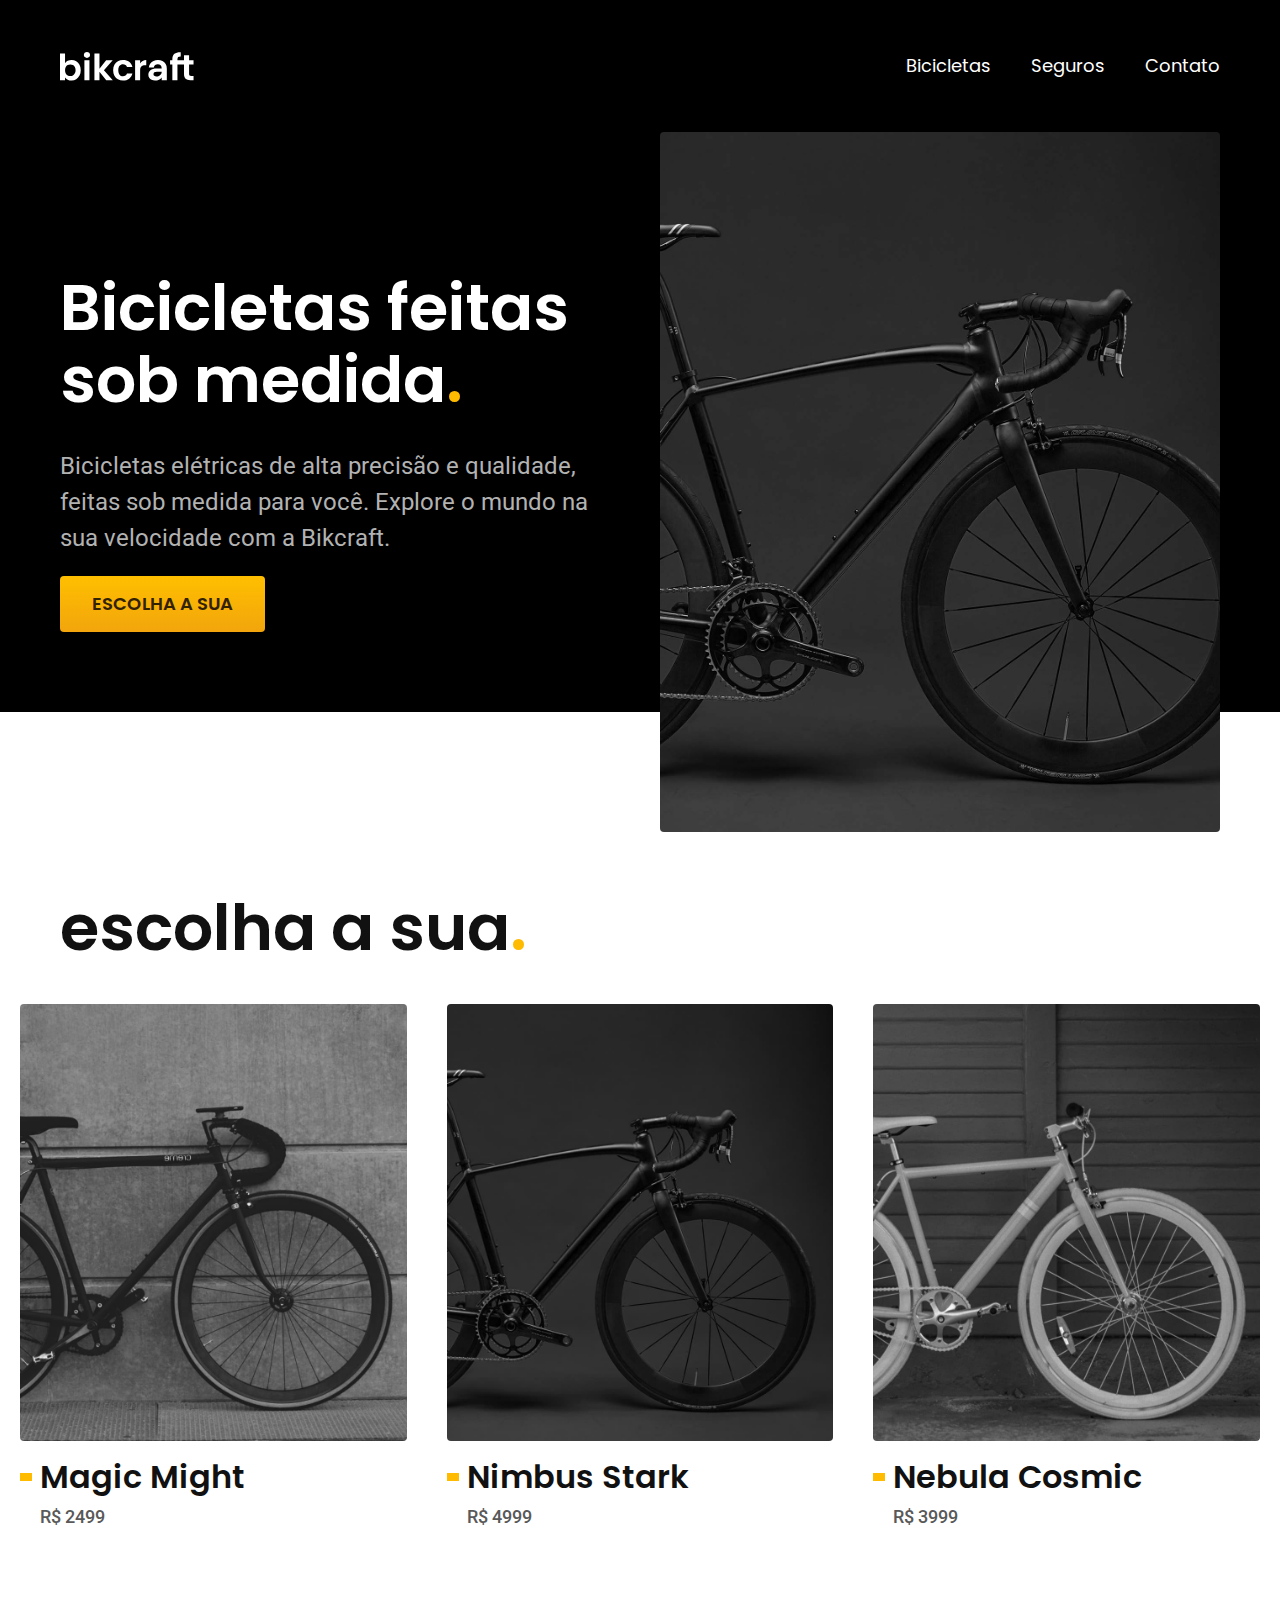
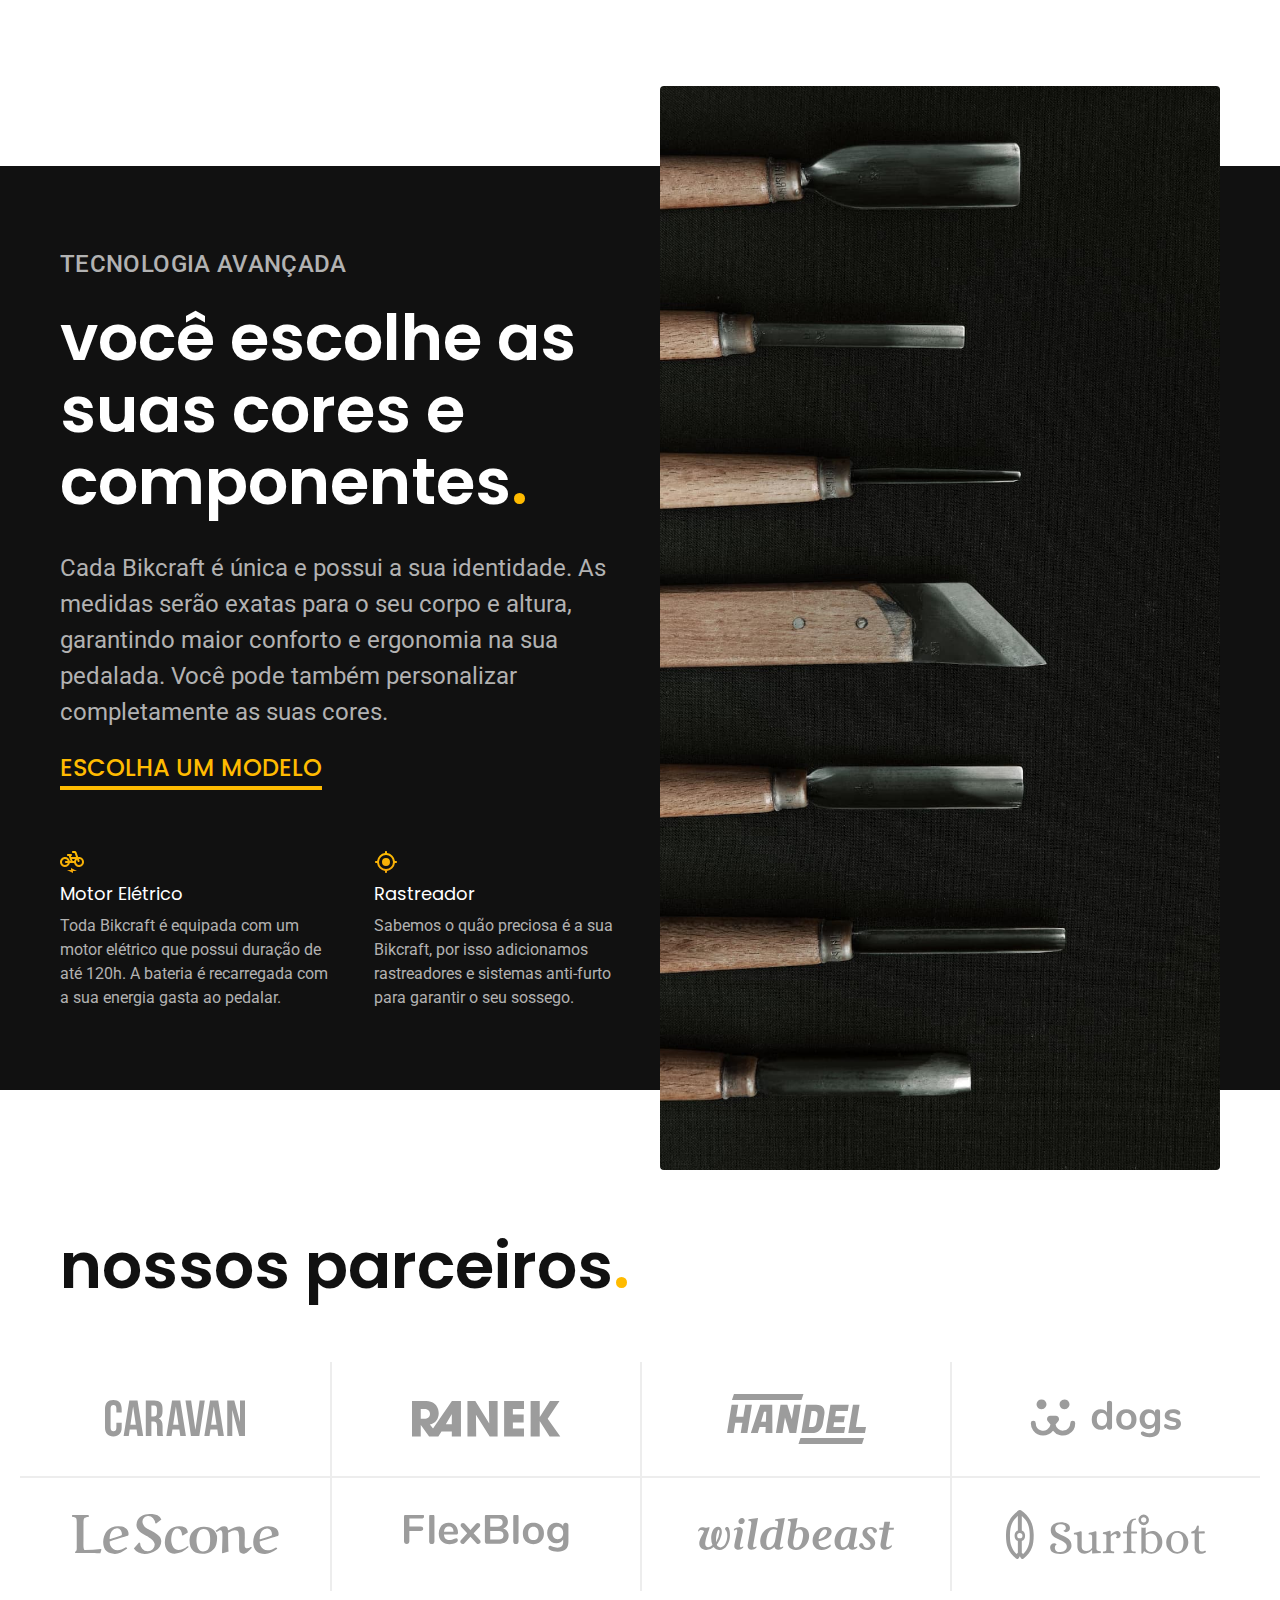
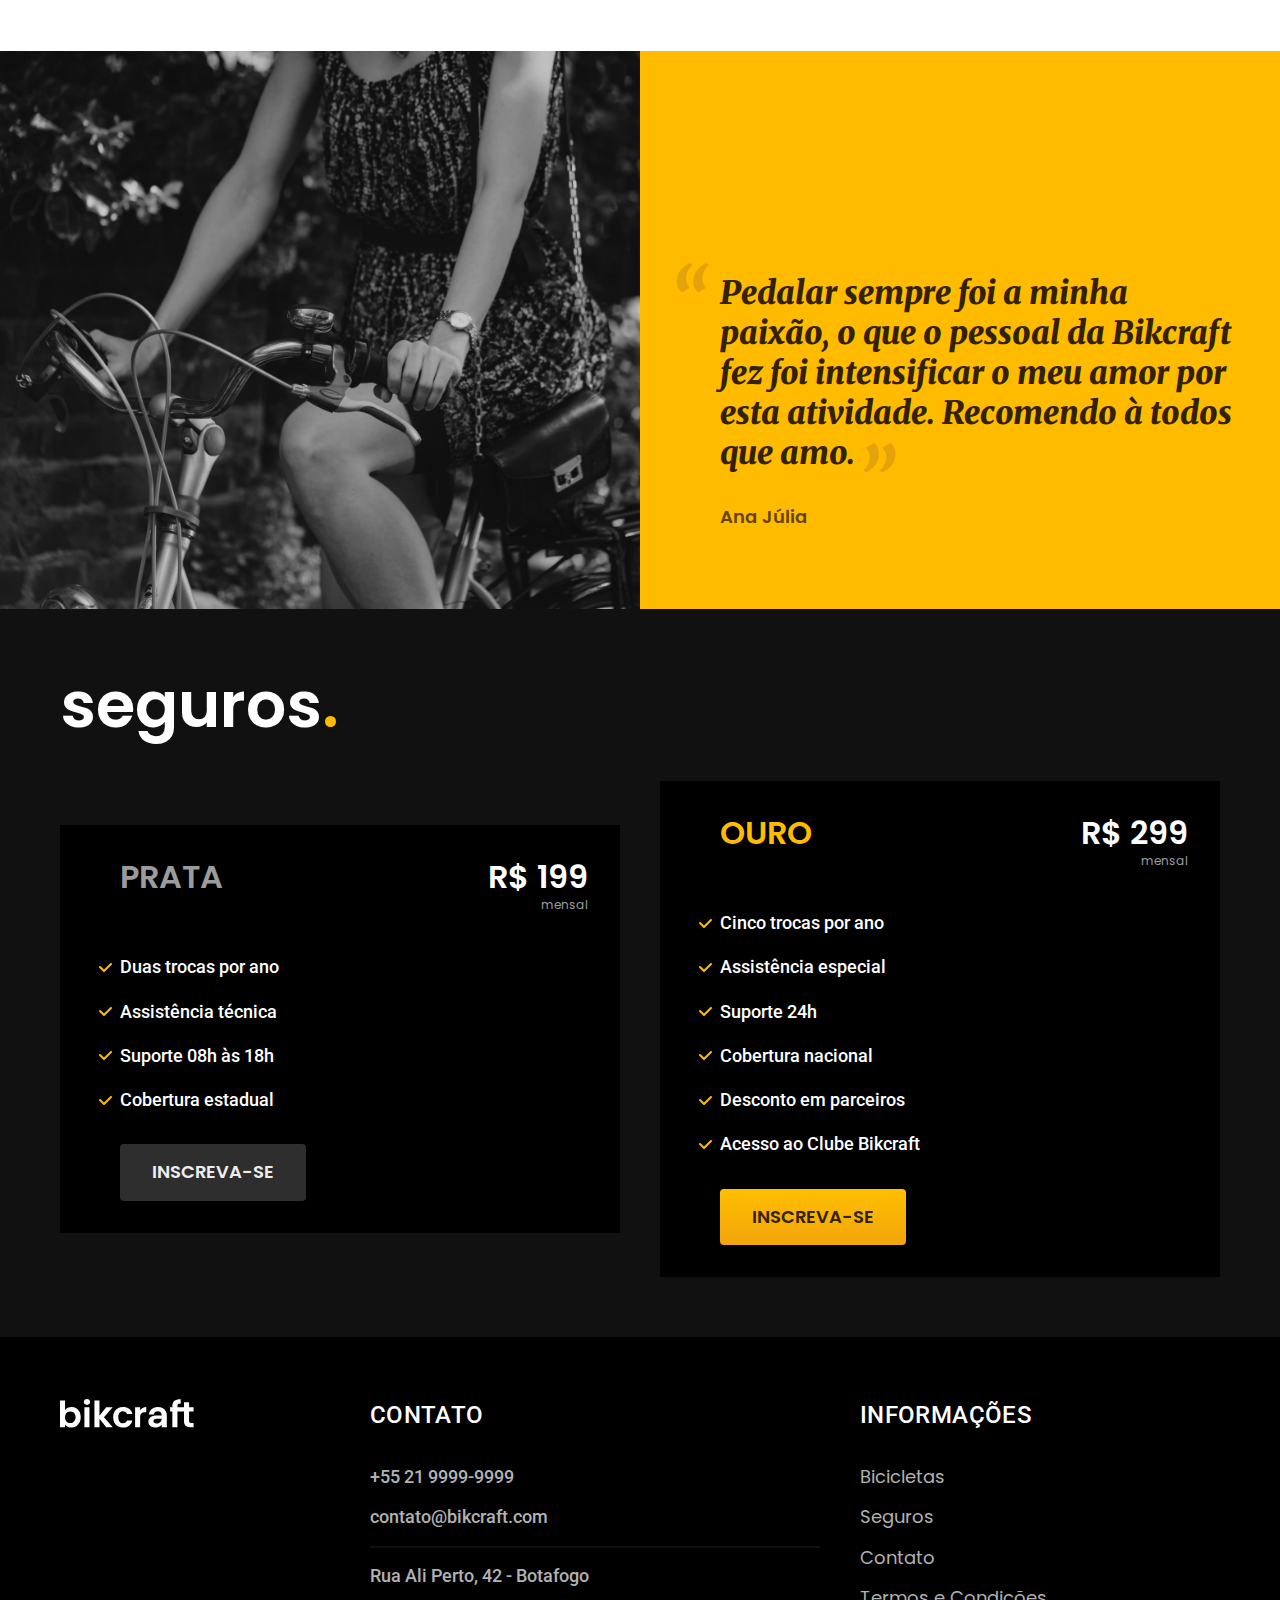
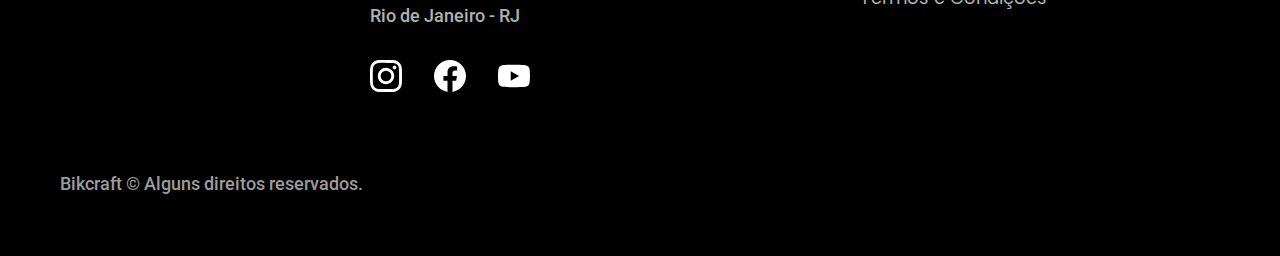
==== index.html @ 9119e6a9 "footer" ====
<!DOCTYPE html>
<html lang="pt-br">

<head>
  <meta charset="UTF-8">
  <meta name="viewport" content="width=device-width, initial-scale=1.0">
  <title>Bikcraft - Biclicletas Elétricas</title>
  <meta name="description" content="Bicicletas elétricas de alta precisão e qualidade, feitas sob medida para você. Explore o mundo na sua velocidade com a Bikcraft.">
  <link rel="stylesheet" href="./css/style.css">
  <link rel="preconnect" href="https://fonts.googleapis.com">
  <link rel="preconnect" href="https://fonts.gstatic.com" crossorigin>
  <link href="https://fonts.googleapis.com/css2?family=Merriweather:ital,wght@1,900&family=Poppins:wght@400;600&family=Roboto:wght@400;500&display=swap" rel="stylesheet">

</head>
<body>
  <header class="header-bg">
    <div class="header container">
      <a href="./"><img src="./img/bikcraft.svg" alt="Bikcraft"></a>

      <nav aria-label="primaria">
        <ul class="header-menu font-1-m cor-0">
        <li><a href="./bicicletas.html">Bicicletas</a></li>
        <li><a href="./seguros.html">Seguros</a></li>
        <li><a href="./contato.html">Contato</a></li>
      </ul>
      </nav>
    </div>
  </header>

  <main class="introducao-bg">
    <div class="introducao container">
      <div class="introducao-conteudo"> 
      <h1 class="font-1-xxl cor-0">Bicicletas feitas sob medida<span class="cor-p1">.</span></h1>
      <p class="font-2-l cor-5">Bicicletas elétricas de alta precisão e qualidade, feitas sob medida para você. Explore o mundo na sua velocidade com a Bikcraft.</p>
      <a class="botao" href="./bicicletas.html">Escolha a sua</a>
      </div>
      <div>
      <img src="./img/fotos/introducao.jpg" alt="Bicicleta elétrica preta.">
      </div>
    </div>
  </main>

  <article class="bicicletas-lista">
    <h2 class=" container font-1-xxl">escolha a sua<span class="cor-p1">.</span></h2>
    <ul>
      <li>
        <a href="./bicicletas/magic.html">
        <img src="./img/bicicletas/magic-home.jpg" alt="Bicicleta preta">
        <h3 class="font-1-xl">Magic Might</h3>
        <span class="font-2-m cor-8">R$ 2499</span>
        </a>
      </li>
      <li>
        <a href="./bicicletas/nimbus.html">
        <img src="./img/bicicletas/nimbus-home.jpg" alt="Bicicleta nimbus">
        <h3 class="font-1-xl">Nimbus Stark</h3>
        <span class="font-2-m cor-8">R$ 4999</span>
        </a>
      </li>
      <li>
        <a href="./bicicletas/nebula.html">
        <img src="./img/bicicletas/nebula-home.jpg" alt="Bicicleta nebula">
        <h3 class="font-1-xl">Nebula Cosmic</h3>
        <span class="font-2-m cor-8">R$ 3999</span>
        </a>
      </li>
    </ul>
  </article>

  <article class="tecnologia-bg">
    <div class="tecnologia container">
      <div class="tecnologia-conteudo">
        <span class="font-2-l-b cor-5">Tecnologia Avançada</span>
        <h2 class="font-1-xxl cor-0">você escolhe as suas cores e componentes<span class="cor-p1">.</span></h2>
        <p class="font-2-l cor-5">Cada Bikcraft é única e possui a sua identidade. As medidas serão exatas para o seu corpo e altura, garantindo maior conforto e ergonomia na sua pedalada. Você pode também personalizar completamente as suas cores.</p>
        <a class="link" href="./bicicletas.html">Escolha um modelo</a>
        <div class="tecnologia-vantagens">
          <div>
            <img src="./img/icones/eletrica.svg" alt="">
            <h3 class="font-1-m cor-0">Motor Elétrico</h3>
            <p class="font-2-s cor-5">Toda Bikcraft é equipada com um motor elétrico que possui duração de até 120h. A bateria é recarregada com a sua energia gasta ao pedalar.</p>
          </div>
          <div>
            <img src="./img/icones/rastreador.svg" alt="">
            <h3 class="font-1-m cor-0">Rastreador</h3>
            <p class="font-2-s cor-5">Sabemos o quão preciosa é a sua Bikcraft, por isso adicionamos rastreadores e sistemas anti-furto para garantir o seu sossego.</p>
          </div>
        </div>
      </div>
      <div class="tecnologia-imagem">
        <img src="./img/fotos/tecnologia.jpg" alt="">
      </div>
    </div>
  </article>

  <section class="parceiros" aria-label="Nossos Parceiros">
    <h2 class=" container font-1-xxl">nossos parceiros<span class="cor-p1">.</span></h2>
    <ul>
      <li><img src="./img/parceiros/caravan.svg" alt="caravan"></li>
      <li><img src="./img/parceiros/ranek.svg" alt="ranekd"></li>
      <li><img src="./img/parceiros/handel.svg" alt="handel"></li>
      <li><img src="./img/parceiros/dogs.svg" alt="dogs"></li>
      <li><img src="./img/parceiros/lescone.svg" alt="lescone"></li>
      <li><img src="./img/parceiros/flexblog.svg" alt="flexblog"></li>
      <li><img src="./img/parceiros/wildbeast.svg" alt="wildbeast"></li>
      <li><img src="./img/parceiros/surfbot.svg" alt="surfbot"></li>
    </ul>
  </section>

  <section class="depoimento" aria-label="Depoimento">
    <div>
      <img src="./img/fotos/depoimento.jpg" alt="Pessoa pelando uma bicicleta Bikcraft">
    </div>
    <div class="depoimento-conteudo">
      <blockquote class="font-1-xl cor-p5">
        <p>Pedalar sempre foi a minha paixão, o que o pessoal da Bikcraft fez foi intensificar o meu amor por esta atividade. Recomendo à todos que amo.</p>
      </blockquote>
      <span class="font-1-m-b cor-p4">Ana Júlia</span>
    </div>
</section>

  <article class="seguros-bg">
    <div class="seguros container">
      <h2 class="font-1-xxl cor-0">seguros<span class="cor-p1">.</span></h2>
      <div class="seguros-item">
        <h3 class="font-1-xl cor-6">PRATA</h3>
        <span class="font-1-xl cor-0"> R$ 199 <span class="font-1-xs cor-6">mensal</span></span>
        <ul class="font-2-m cor-0">
          <li>Duas trocas por ano</li>
          <li>Assistência técnica</li>
          <li>Suporte 08h às 18h</li>
          <li>Cobertura estadual</li>
        </ul>
        <a class="botao secundario"  href="./orcamento.html">Inscreva-se</a>
      </div>

      <div class="seguros-item">
        <h3 class="font-1-xl cor-p1">OURO</h3>
        <span class="font-1-xl cor-0"> R$ 299 <span class="font-1-xs cor-6">mensal</span></span>
        <ul class="font-2-m cor-0">
          <li>Cinco trocas por ano</li>
          <li>Assistência especial</li>
          <li>Suporte 24h</li>
          <li>Cobertura nacional</li>
          <li>Desconto em parceiros</li>
          <li>Acesso ao Clube Bikcraft</li>
        </ul>
        <a class="botao"  href="./orcamento.html">Inscreva-se</a>
      </div>
    </div>
  </article>

  <footer class="footer-bg">
    <div class="footer container">
      <img src="./img/bikcraft.svg" alt="Bikcraft">
      <div class="footer-contato">
        <h3 class="font-2-l-b cor-0">Contato</h3>
        <ul class="font-2-m cor-5">
          <li><a href="tel:+552199999999">+55 21 9999-9999</a></li>
          <li><a href="mailto:contato@bikcraft.com">contato@bikcraft.com</a></li>
          <li>Rua Ali Perto, 42 - Botafogo</li>
          <li>Rio de Janeiro - RJ</li>
        </ul>
        <div class="footer-redes">
          <a href="./">
            <img src="./img/redes/instagram.svg" alt="Instagram">
          </a>
          <a href="./">
            <img src="./img/redes/facebook.svg" alt="Facebook">
          </a>
          <a href="./">
            <img src="./img/redes/youtube.svg" alt="Youtube">
          </a>

        </div>
      </div>
      <div class="footer-informacoes">
        <h3 class="font-2-l-b cor-0">Informações</h3>
        <nav>
          <ul class="font-1-m cor-5">
            <li><a href="./bicicletas.html">Bicicletas</a></li>
            <li><a href="./seguros.html">Seguros</a></li>
            <li><a href="./contato.html">Contato</a></li>
            <li><a href="./termos.html">Termos e Condições</a></li>
          </ul>
        </nav>
      </div>
      <p class="footer-copy font-2-m cor-6">Bikcraft © Alguns direitos reservados.</p>
    </div>
  </footer>

</body>

</html>
---- css/style.css ----
@import "./global/global.css";
@import "./utilidades/tipografia.css";
@import "./utilidades/cores.css";

@import "./global/header.css";
@import "./global/footer.css";

/* Utilidades */
@import "./utilidades/componentes.css";

/* Home */
@import "./home/introducao.css";
@import "./home/tecnologia.css";
@import "./home/parceiros.css";
@import "./home/depoimento.css";

/* Bicicletas */
@import "./bicicletas/bicicletas-lista.css";

/* Seguros */
@import "./seguros/seguros.css";
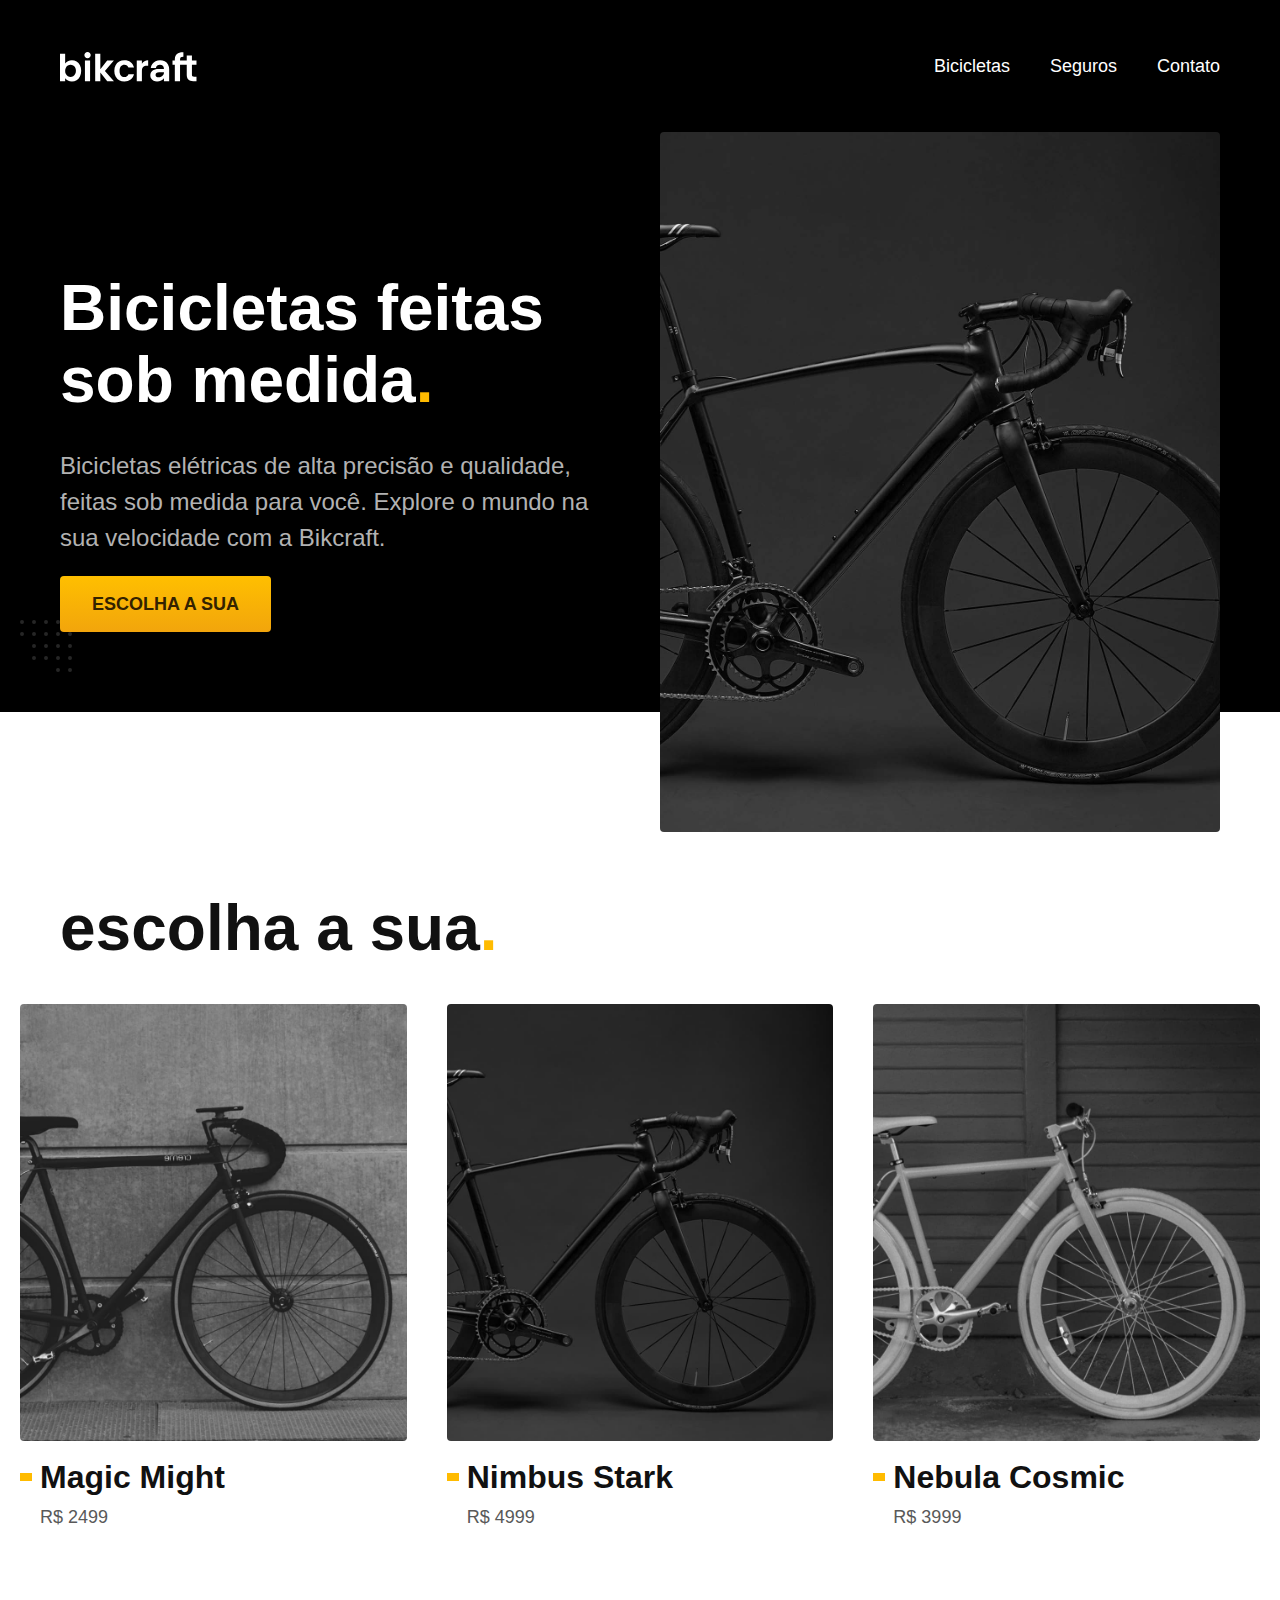
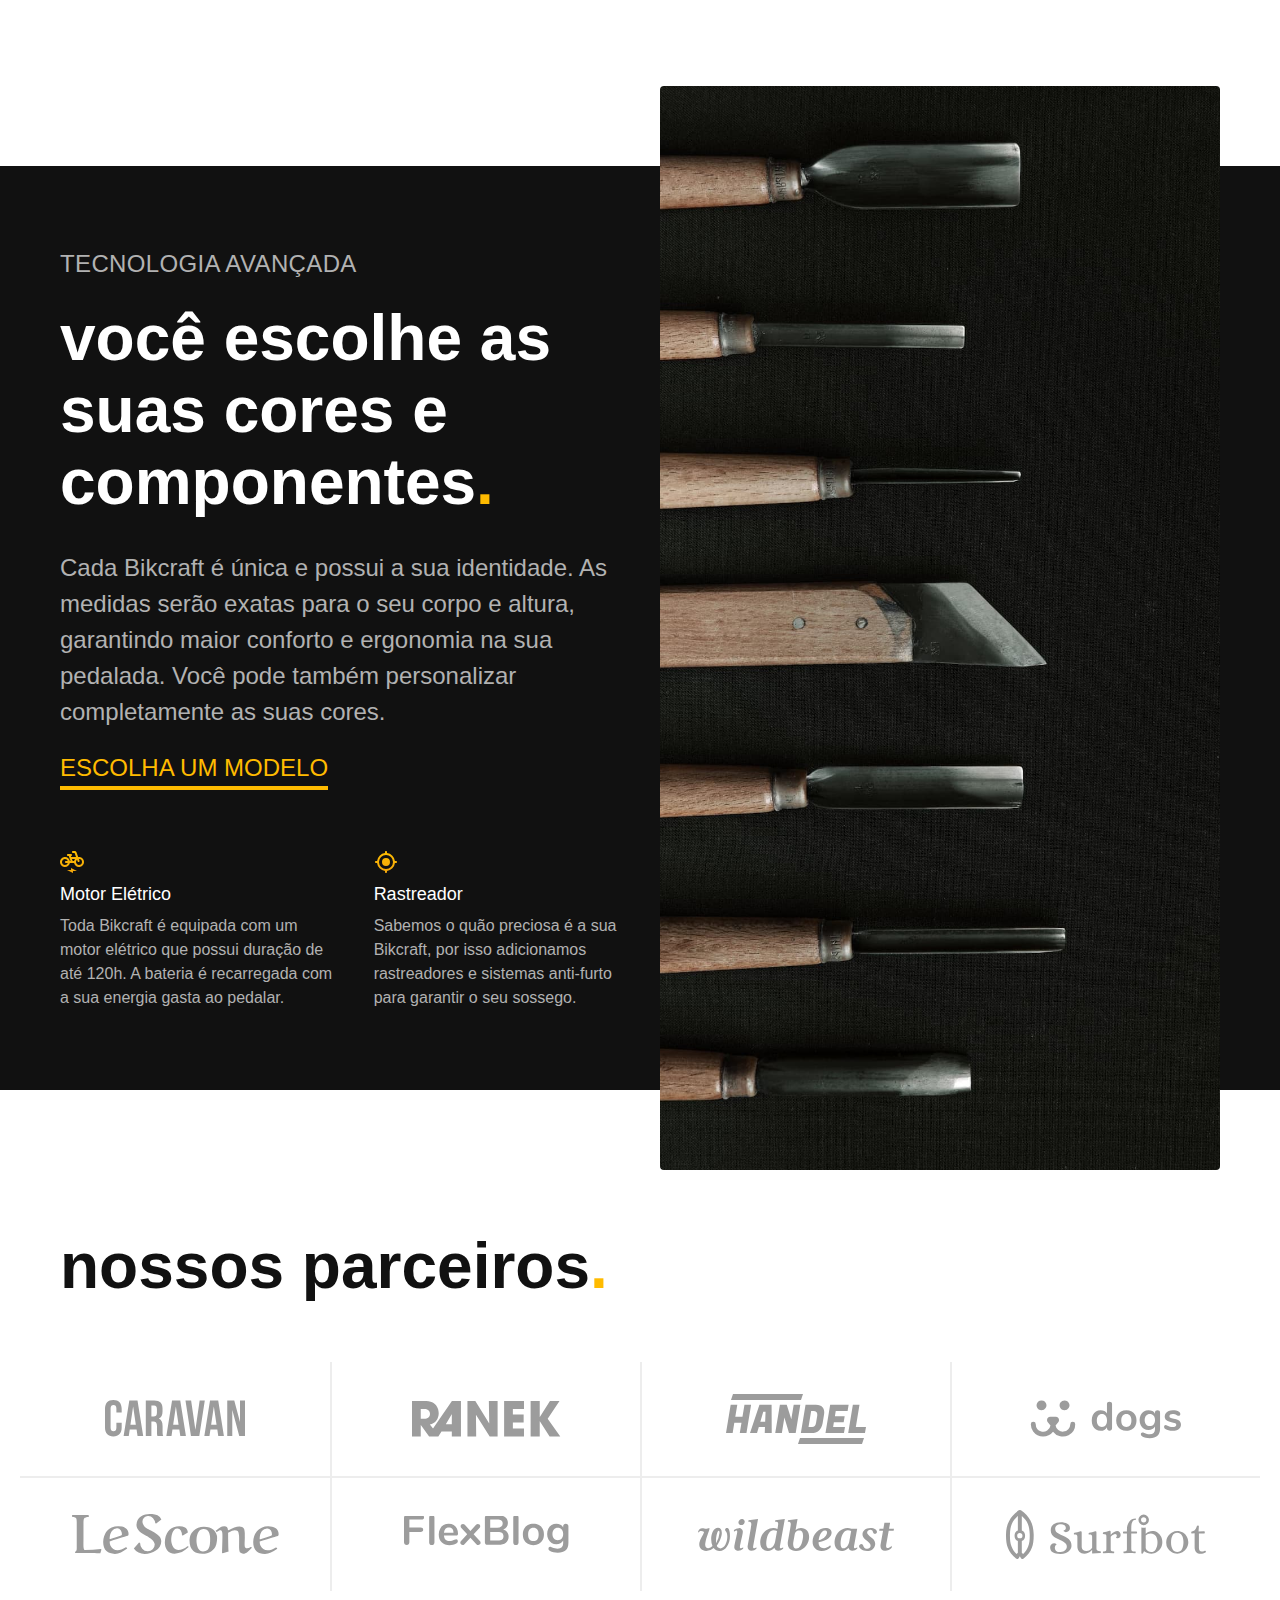
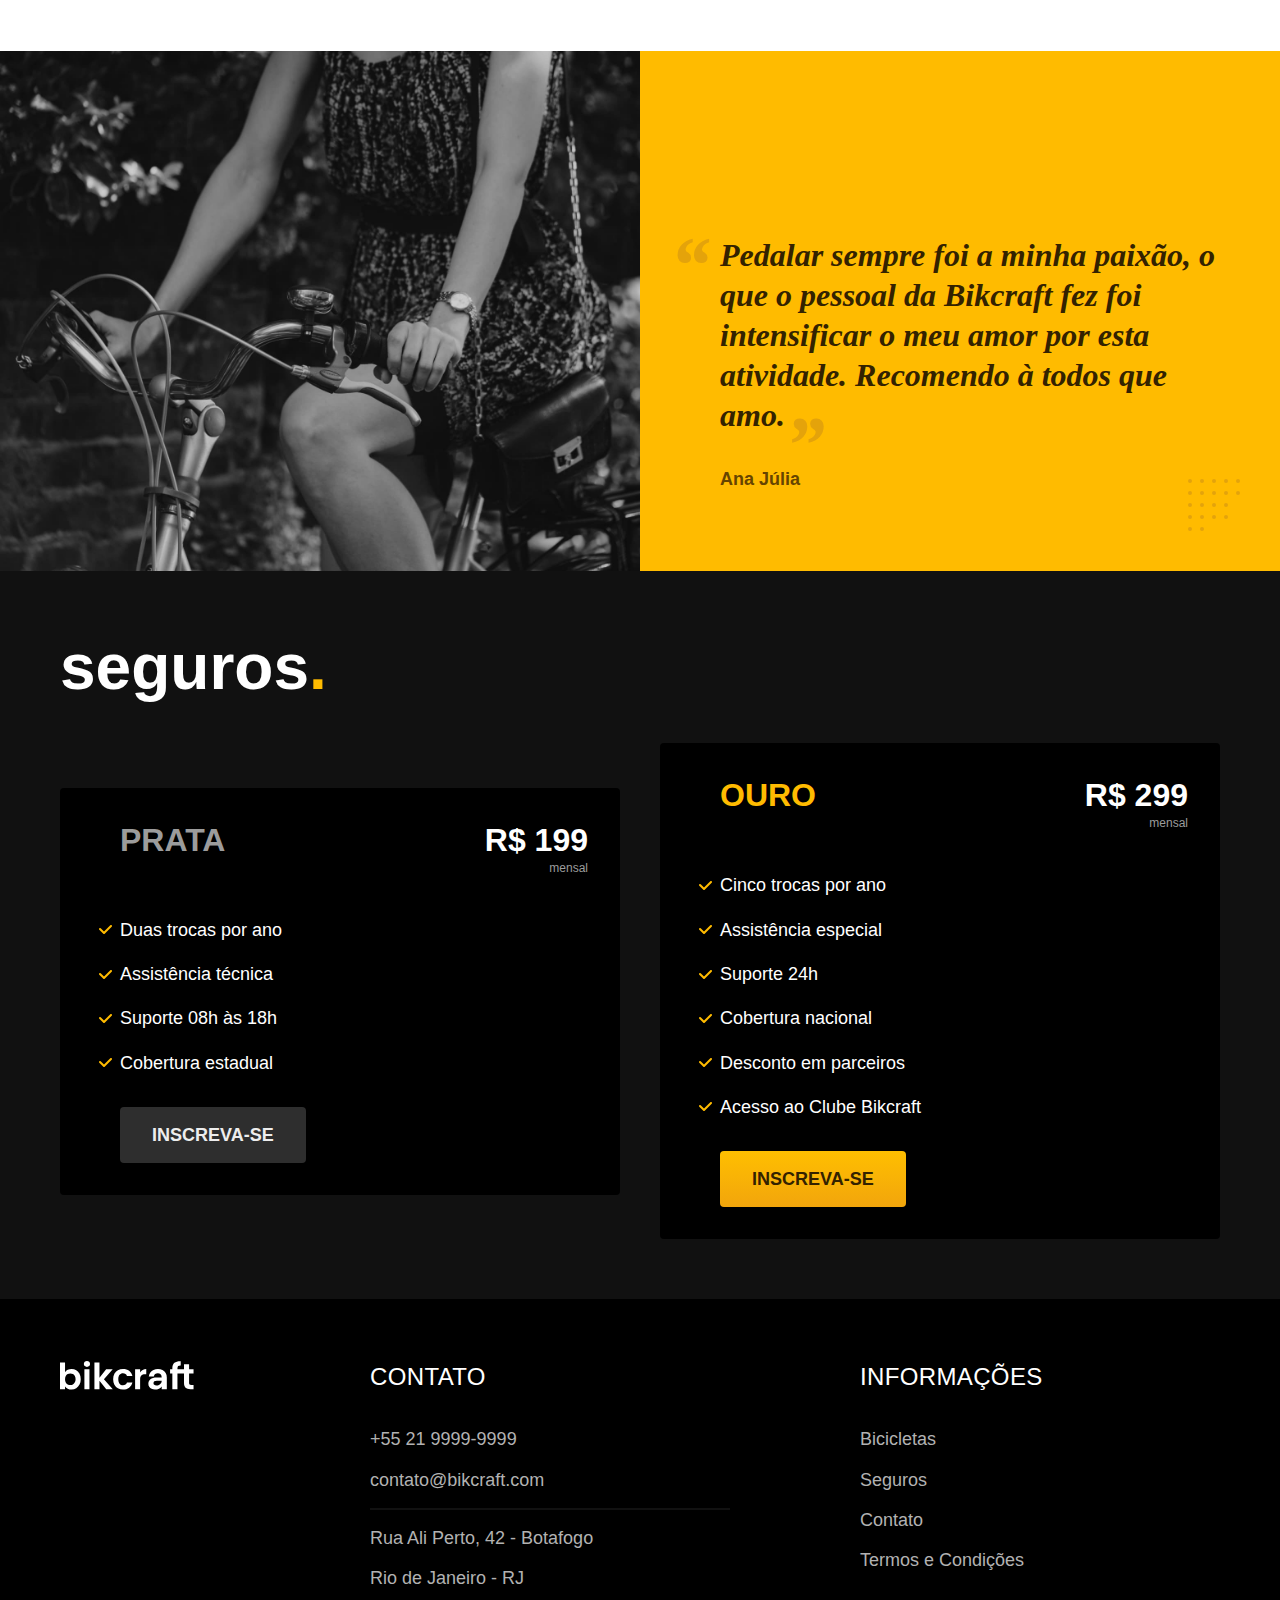
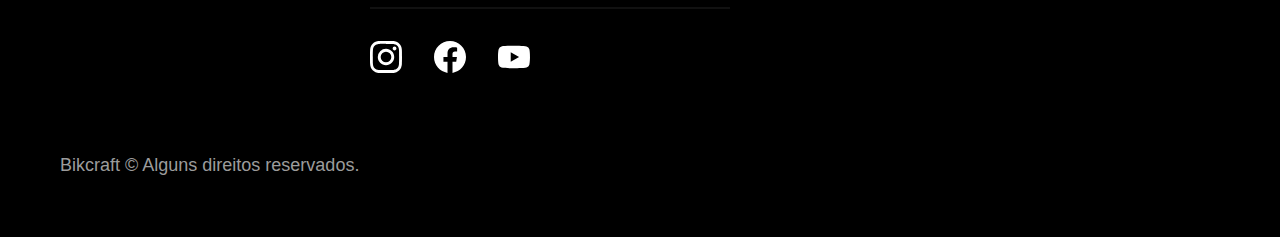
==== commit 664a8567: "otimizações" ====
--- a/index.html
+++ b/index.html
@@ -6,37 +6,38 @@
   <meta name="viewport" content="width=device-width, initial-scale=1.0">
   <title>Bikcraft - Biclicletas Elétricas</title>
   <meta name="description" content="Bicicletas elétricas de alta precisão e qualidade, feitas sob medida para você. Explore o mundo na sua velocidade com a Bikcraft.">
+
+  <link rel="preload" href="./css/style.css" as="style">
   <link rel="stylesheet" href="./css/style.css">
-  <link rel="preconnect" href="https://fonts.googleapis.com">
-  <link rel="preconnect" href="https://fonts.gstatic.com" crossorigin>
-  <link href="https://fonts.googleapis.com/css2?family=Merriweather:ital,wght@1,900&family=Poppins:wght@400;600&family=Roboto:wght@400;500&display=swap" rel="stylesheet">
 
 </head>
+
 <body>
   <header class="header-bg">
     <div class="header container">
-      <a href="./"><img src="./img/bikcraft.svg" alt="Bikcraft"></a>
+      <a href="./"><img src="./img/bikcraft.svg" width="139" height="32"  alt="Bikcraft"></a>
 
       <nav aria-label="primaria">
         <ul class="header-menu font-1-m cor-0">
-        <li><a href="./bicicletas.html">Bicicletas</a></li>
-        <li><a href="./seguros.html">Seguros</a></li>
-        <li><a href="./contato.html">Contato</a></li>
-      </ul>
+          <li><a href="./bicicletas.html">Bicicletas</a></li>
+          <li><a href="./seguros.html">Seguros</a></li>
+          <li><a href="./contato.html">Contato</a></li>
+        </ul>
       </nav>
     </div>
   </header>
 
   <main class="introducao-bg">
     <div class="introducao container">
-      <div class="introducao-conteudo"> 
-      <h1 class="font-1-xxl cor-0">Bicicletas feitas sob medida<span class="cor-p1">.</span></h1>
-      <p class="font-2-l cor-5">Bicicletas elétricas de alta precisão e qualidade, feitas sob medida para você. Explore o mundo na sua velocidade com a Bikcraft.</p>
-      <a class="botao" href="./bicicletas.html">Escolha a sua</a>
+      <div class="introducao-conteudo">
+        <h1 class="font-1-xxl cor-0">Bicicletas feitas sob medida<span class="cor-p1">.</span></h1>
+        <p class="font-2-l cor-5">Bicicletas elétricas de alta precisão e qualidade, feitas sob medida para você. Explore o mundo na sua velocidade com a Bikcraft.</p>
+        <a class="botao" href="./bicicletas.html">Escolha a sua</a>
       </div>
-      <div>
-      <img src="./img/fotos/introducao.jpg" alt="Bicicleta elétrica preta.">
-      </div>
+      <picture>
+        <source media="(max-width: 800px)" srcset="./img/bicicletas/nimbus.jpg">
+        <img src="./img/fotos/introducao.jpg" width="1280" height="1600" alt="Bicicleta elétrica preta.">
+      </picture>
     </div>
   </main>
 
@@ -45,23 +46,23 @@
     <ul>
       <li>
         <a href="./bicicletas/magic.html">
-        <img src="./img/bicicletas/magic-home.jpg" alt="Bicicleta preta">
-        <h3 class="font-1-xl">Magic Might</h3>
-        <span class="font-2-m cor-8">R$ 2499</span>
+          <img src="./img/bicicletas/magic-home.jpg" width="920" height="1040" alt="Bicicleta preta">
+          <h3 class="font-1-xl">Magic Might</h3>
+          <span class="font-2-m cor-8">R$ 2499</span>
         </a>
       </li>
       <li>
         <a href="./bicicletas/nimbus.html">
-        <img src="./img/bicicletas/nimbus-home.jpg" alt="Bicicleta nimbus">
-        <h3 class="font-1-xl">Nimbus Stark</h3>
-        <span class="font-2-m cor-8">R$ 4999</span>
+          <img src="./img/bicicletas/nimbus-home.jpg" width="920" height="1040"  alt="Bicicleta nimbus">
+          <h3 class="font-1-xl">Nimbus Stark</h3>
+          <span class="font-2-m cor-8">R$ 4999</span>
         </a>
       </li>
       <li>
         <a href="./bicicletas/nebula.html">
-        <img src="./img/bicicletas/nebula-home.jpg" alt="Bicicleta nebula">
-        <h3 class="font-1-xl">Nebula Cosmic</h3>
-        <span class="font-2-m cor-8">R$ 3999</span>
+          <img src="./img/bicicletas/nebula-home.jpg" width="920" height="1040"  alt="Bicicleta nebula">
+          <h3 class="font-1-xl">Nebula Cosmic</h3>
+          <span class="font-2-m cor-8">R$ 3999</span>
         </a>
       </li>
     </ul>
@@ -76,19 +77,19 @@
         <a class="link" href="./bicicletas.html">Escolha um modelo</a>
         <div class="tecnologia-vantagens">
           <div>
-            <img src="./img/icones/eletrica.svg" alt="">
+            <img src="./img/icones/eletrica.svg" width="24" height="24" alt="">
             <h3 class="font-1-m cor-0">Motor Elétrico</h3>
             <p class="font-2-s cor-5">Toda Bikcraft é equipada com um motor elétrico que possui duração de até 120h. A bateria é recarregada com a sua energia gasta ao pedalar.</p>
           </div>
           <div>
-            <img src="./img/icones/rastreador.svg" alt="">
+            <img src="./img/icones/rastreador.svg" width="24" height="24" alt="">
             <h3 class="font-1-m cor-0">Rastreador</h3>
             <p class="font-2-s cor-5">Sabemos o quão preciosa é a sua Bikcraft, por isso adicionamos rastreadores e sistemas anti-furto para garantir o seu sossego.</p>
           </div>
         </div>
       </div>
       <div class="tecnologia-imagem">
-        <img src="./img/fotos/tecnologia.jpg" alt="">
+        <img src="./img/fotos/tecnologia.jpg" width="1200" height="1920" alt="">
       </div>
     </div>
   </article>
@@ -96,20 +97,20 @@
   <section class="parceiros" aria-label="Nossos Parceiros">
     <h2 class=" container font-1-xxl">nossos parceiros<span class="cor-p1">.</span></h2>
     <ul>
-      <li><img src="./img/parceiros/caravan.svg" alt="caravan"></li>
-      <li><img src="./img/parceiros/ranek.svg" alt="ranekd"></li>
-      <li><img src="./img/parceiros/handel.svg" alt="handel"></li>
-      <li><img src="./img/parceiros/dogs.svg" alt="dogs"></li>
-      <li><img src="./img/parceiros/lescone.svg" alt="lescone"></li>
-      <li><img src="./img/parceiros/flexblog.svg" alt="flexblog"></li>
-      <li><img src="./img/parceiros/wildbeast.svg" alt="wildbeast"></li>
-      <li><img src="./img/parceiros/surfbot.svg" alt="surfbot"></li>
+      <li><img src="./img/parceiros/caravan.svg" width="140" height="38" alt="caravan"></li>
+      <li><img src="./img/parceiros/ranek.svg" width="149" height="36" alt="ranekd"></li>
+      <li><img src="./img/parceiros/handel.svg" width="140" height="50" alt="handel"></li>
+      <li><img src="./img/parceiros/dogs.svg" width="152" height="39" alt="dogs"></li>
+      <li><img src="./img/parceiros/lescone.svg" width="208" height="41" alt="lescone"></li>
+      <li><img src="./img/parceiros/flexblog.svg" width="165" height="38" alt="flexblog"></li>
+      <li><img src="./img/parceiros/wildbeast.svg" width="196" height="34" alt="wildbeast"></li>
+      <li><img src="./img/parceiros/surfbot.svg" width="200" height="49" alt="surfbot"></li>
     </ul>
   </section>
 
   <section class="depoimento" aria-label="Depoimento">
     <div>
-      <img src="./img/fotos/depoimento.jpg" alt="Pessoa pelando uma bicicleta Bikcraft">
+      <img src="./img/fotos/depoimento.jpg" width="1560" height="1360" alt="Pessoa pelando uma bicicleta Bikcraft">
     </div>
     <div class="depoimento-conteudo">
       <blockquote class="font-1-xl cor-p5">
@@ -117,7 +118,7 @@
       </blockquote>
       <span class="font-1-m-b cor-p4">Ana Júlia</span>
     </div>
-</section>
+  </section>
 
   <article class="seguros-bg">
     <div class="seguros container">
@@ -131,7 +132,7 @@
           <li>Suporte 08h às 18h</li>
           <li>Cobertura estadual</li>
         </ul>
-        <a class="botao secundario"  href="./orcamento.html">Inscreva-se</a>
+        <a class="botao secundario" href="./orcamento.html">Inscreva-se</a>
       </div>
 
       <div class="seguros-item">
@@ -145,14 +146,14 @@
           <li>Desconto em parceiros</li>
           <li>Acesso ao Clube Bikcraft</li>
         </ul>
-        <a class="botao"  href="./orcamento.html">Inscreva-se</a>
+        <a class="botao" href="./orcamento.html">Inscreva-se</a>
       </div>
     </div>
   </article>
 
   <footer class="footer-bg">
     <div class="footer container">
-      <img src="./img/bikcraft.svg" alt="Bikcraft">
+      <img src="./img/bikcraft.svg" width="136" height="32" alt="Bikcraft">
       <div class="footer-contato">
         <h3 class="font-2-l-b cor-0">Contato</h3>
         <ul class="font-2-m cor-5">
@@ -163,13 +164,13 @@
         </ul>
         <div class="footer-redes">
           <a href="./">
-            <img src="./img/redes/instagram.svg" alt="Instagram">
+            <img src="./img/redes/instagram.svg" width="32" height="32" alt="Instagram">
           </a>
           <a href="./">
-            <img src="./img/redes/facebook.svg" alt="Facebook">
+            <img src="./img/redes/facebook.svg"width="32" height="32"  alt="Facebook">
           </a>
           <a href="./">
-            <img src="./img/redes/youtube.svg" alt="Youtube">
+            <img src="./img/redes/youtube.svg" width="32" height="32" alt="Youtube">
           </a>
 
         </div>
--- a/css/style.css
+++ b/css/style.css
@@ -7,6 +7,7 @@
 
 /* Utilidades */
 @import "./utilidades/componentes.css";
+@import "./utilidades/";
 
 /* Home */
 @import "./home/introducao.css";
@@ -16,6 +17,24 @@
 
 /* Bicicletas */
 @import "./bicicletas/bicicletas-lista.css";
+@import "./bicicletas/bicicletas.css";
+
+/* Bicicleta */
+@import "./bicicleta/bicicleta.css";
+@import "./bicicleta/seguro.css";
 
 /* Seguros */
-@import "./seguros/seguros.css";+@import "./seguros/seguros.css";
+@import "./seguros/vantagens.css";
+@import "./seguros/perguntas.css";
+
+/* Contato */
+@import "./contato/contato.css";
+@import "./contato/lojas.css";
+@import "./utilidades/formulario.css";
+
+/* Contato */
+@import "./orcamento/orcamento.css";
+
+/* Termos */
+@import "./termos/termos.css";--- a/css/style.css
+++ b/css/style.css
@@ -7,6 +7,7 @@
 
 /* Utilidades */
 @import "./utilidades/componentes.css";
+@import "./utilidades/";
 
 /* Home */
 @import "./home/introducao.css";
@@ -16,6 +17,24 @@
 
 /* Bicicletas */
 @import "./bicicletas/bicicletas-lista.css";
+@import "./bicicletas/bicicletas.css";
+
+/* Bicicleta */
+@import "./bicicleta/bicicleta.css";
+@import "./bicicleta/seguro.css";
 
 /* Seguros */
-@import "./seguros/seguros.css";+@import "./seguros/seguros.css";
+@import "./seguros/vantagens.css";
+@import "./seguros/perguntas.css";
+
+/* Contato */
+@import "./contato/contato.css";
+@import "./contato/lojas.css";
+@import "./utilidades/formulario.css";
+
+/* Contato */
+@import "./orcamento/orcamento.css";
+
+/* Termos */
+@import "./termos/termos.css";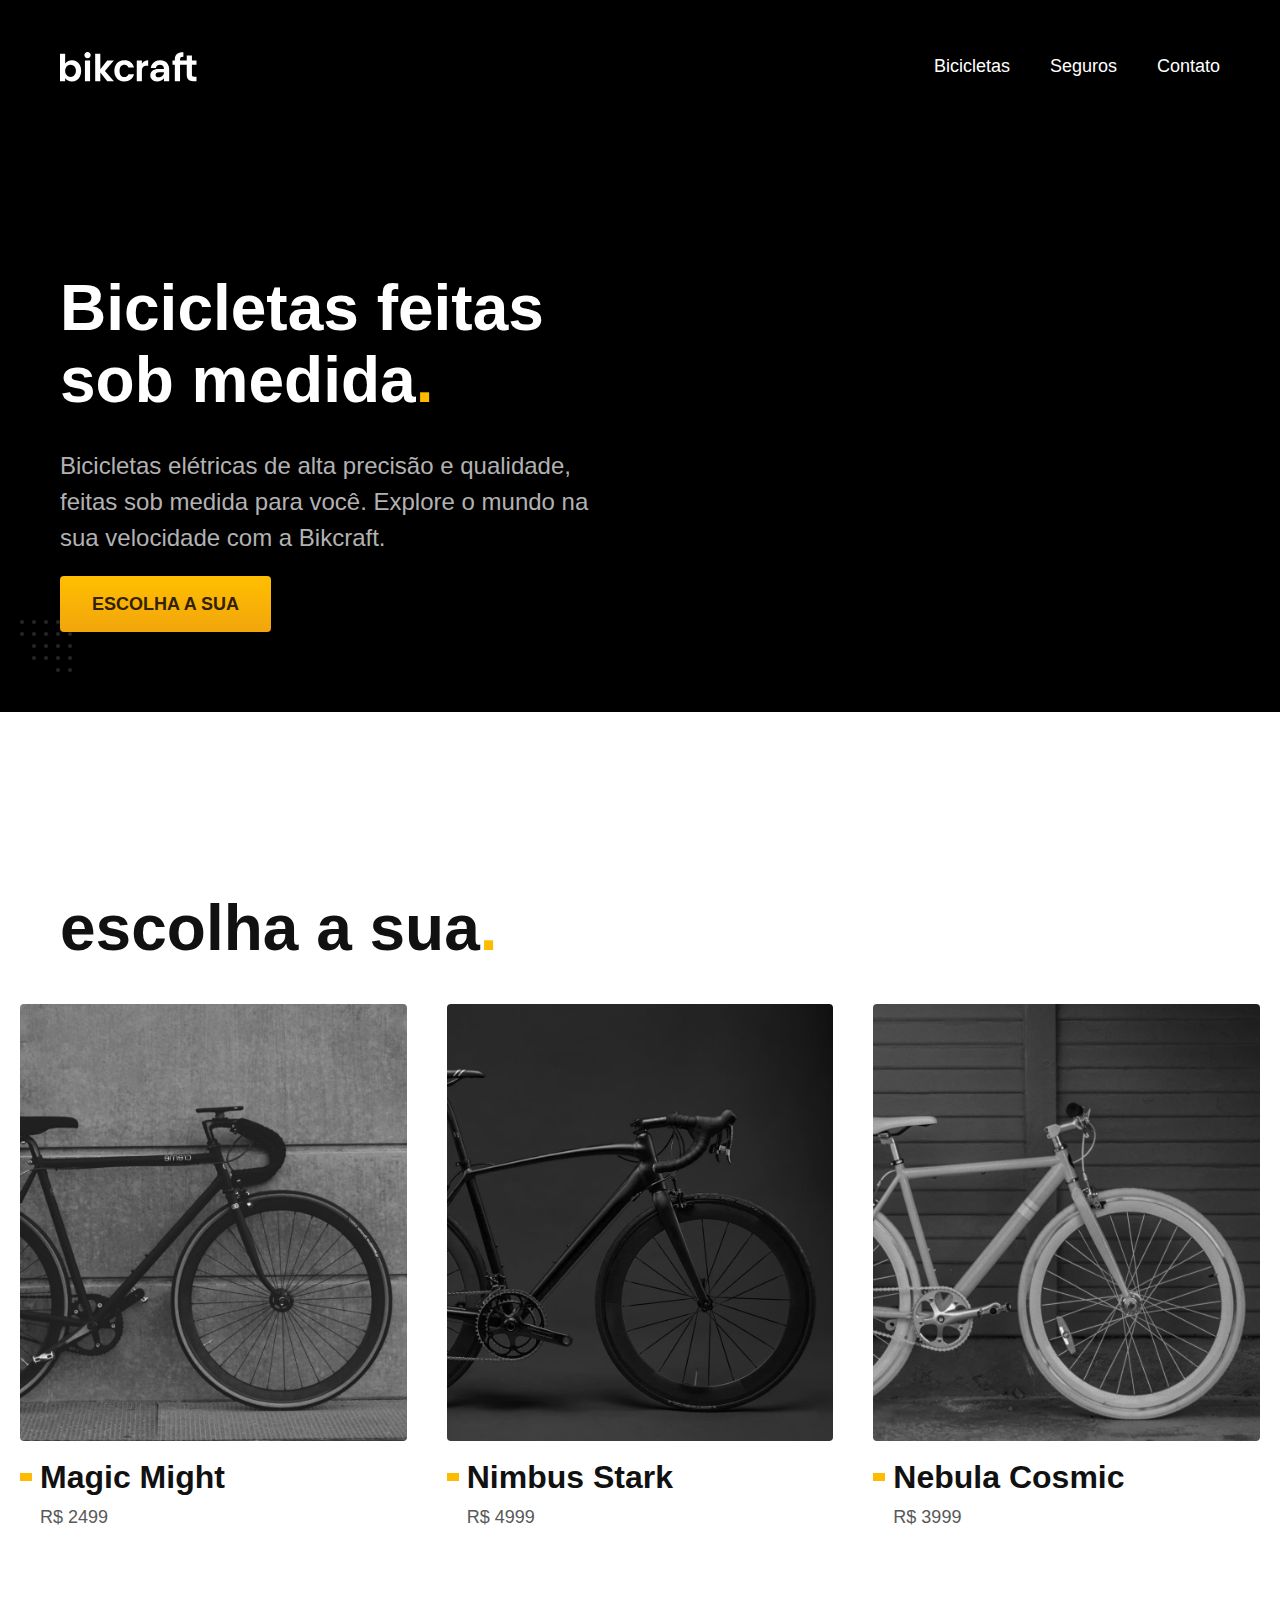
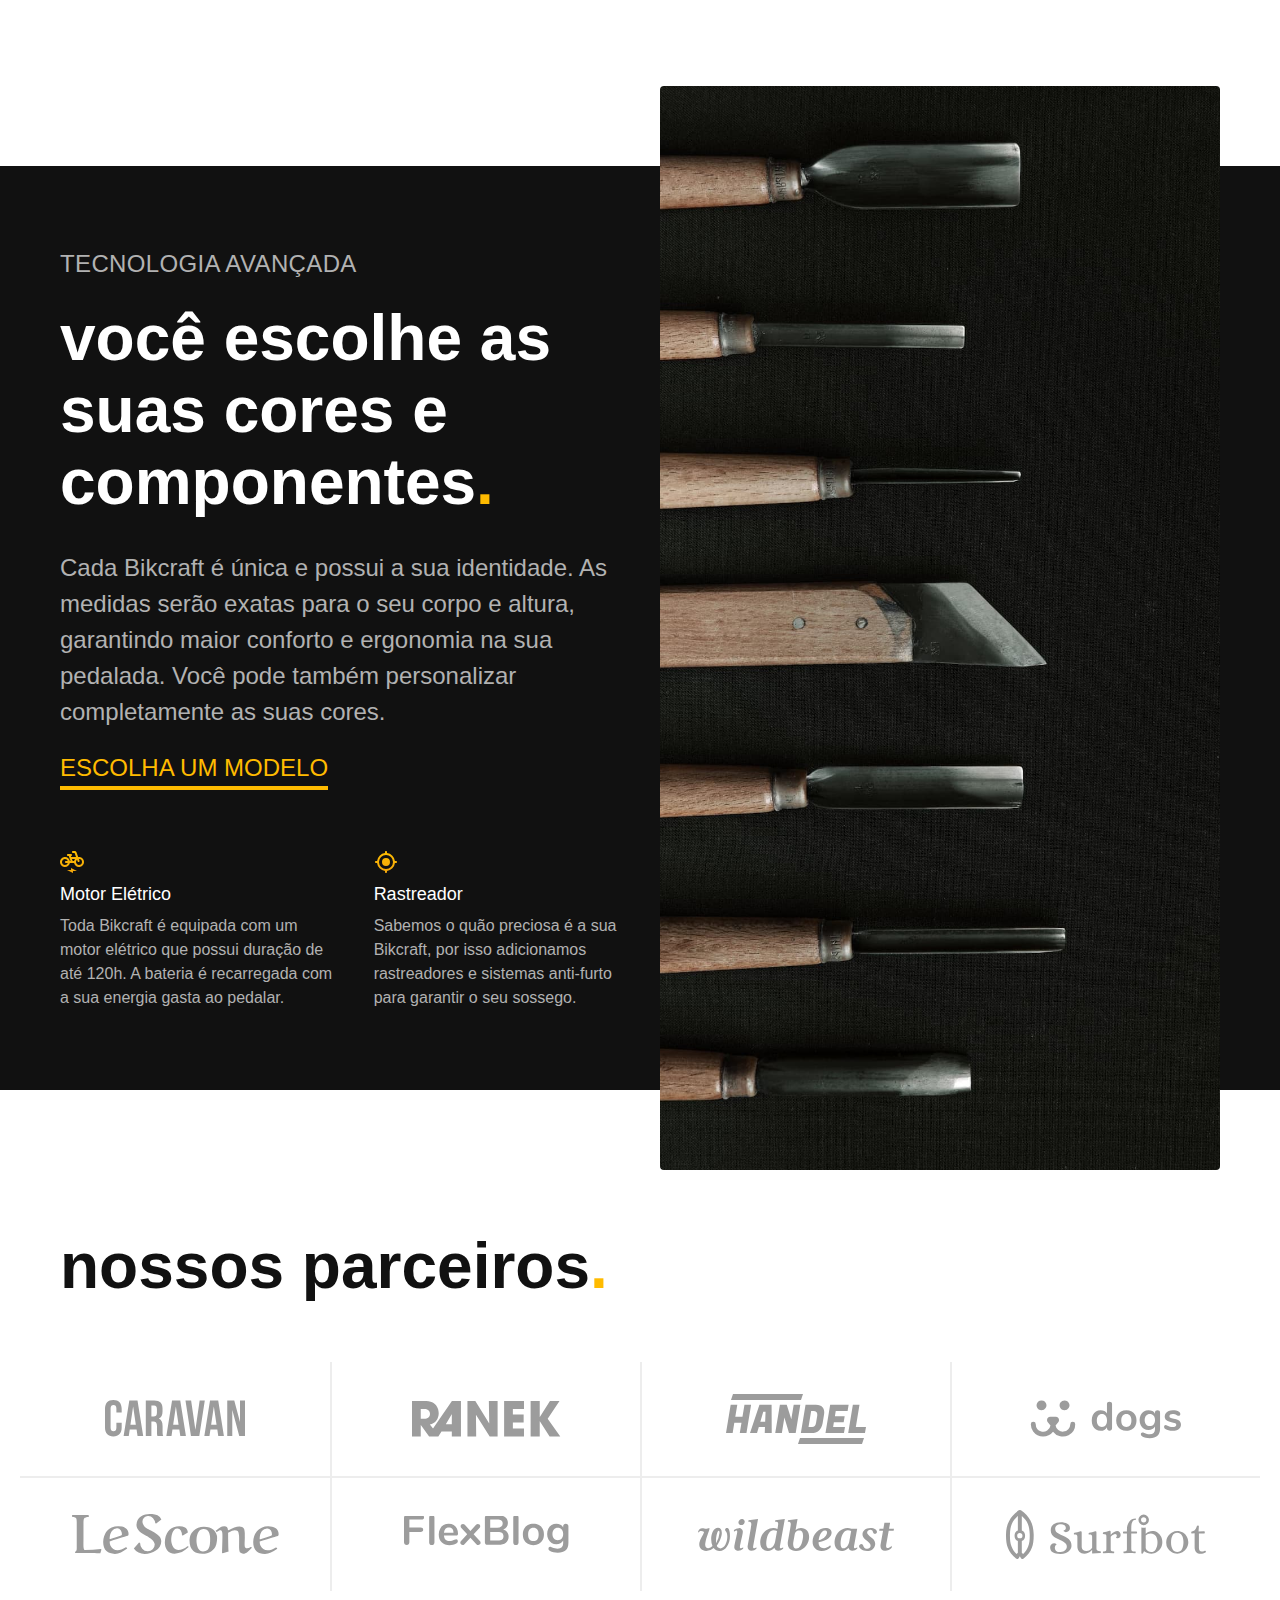
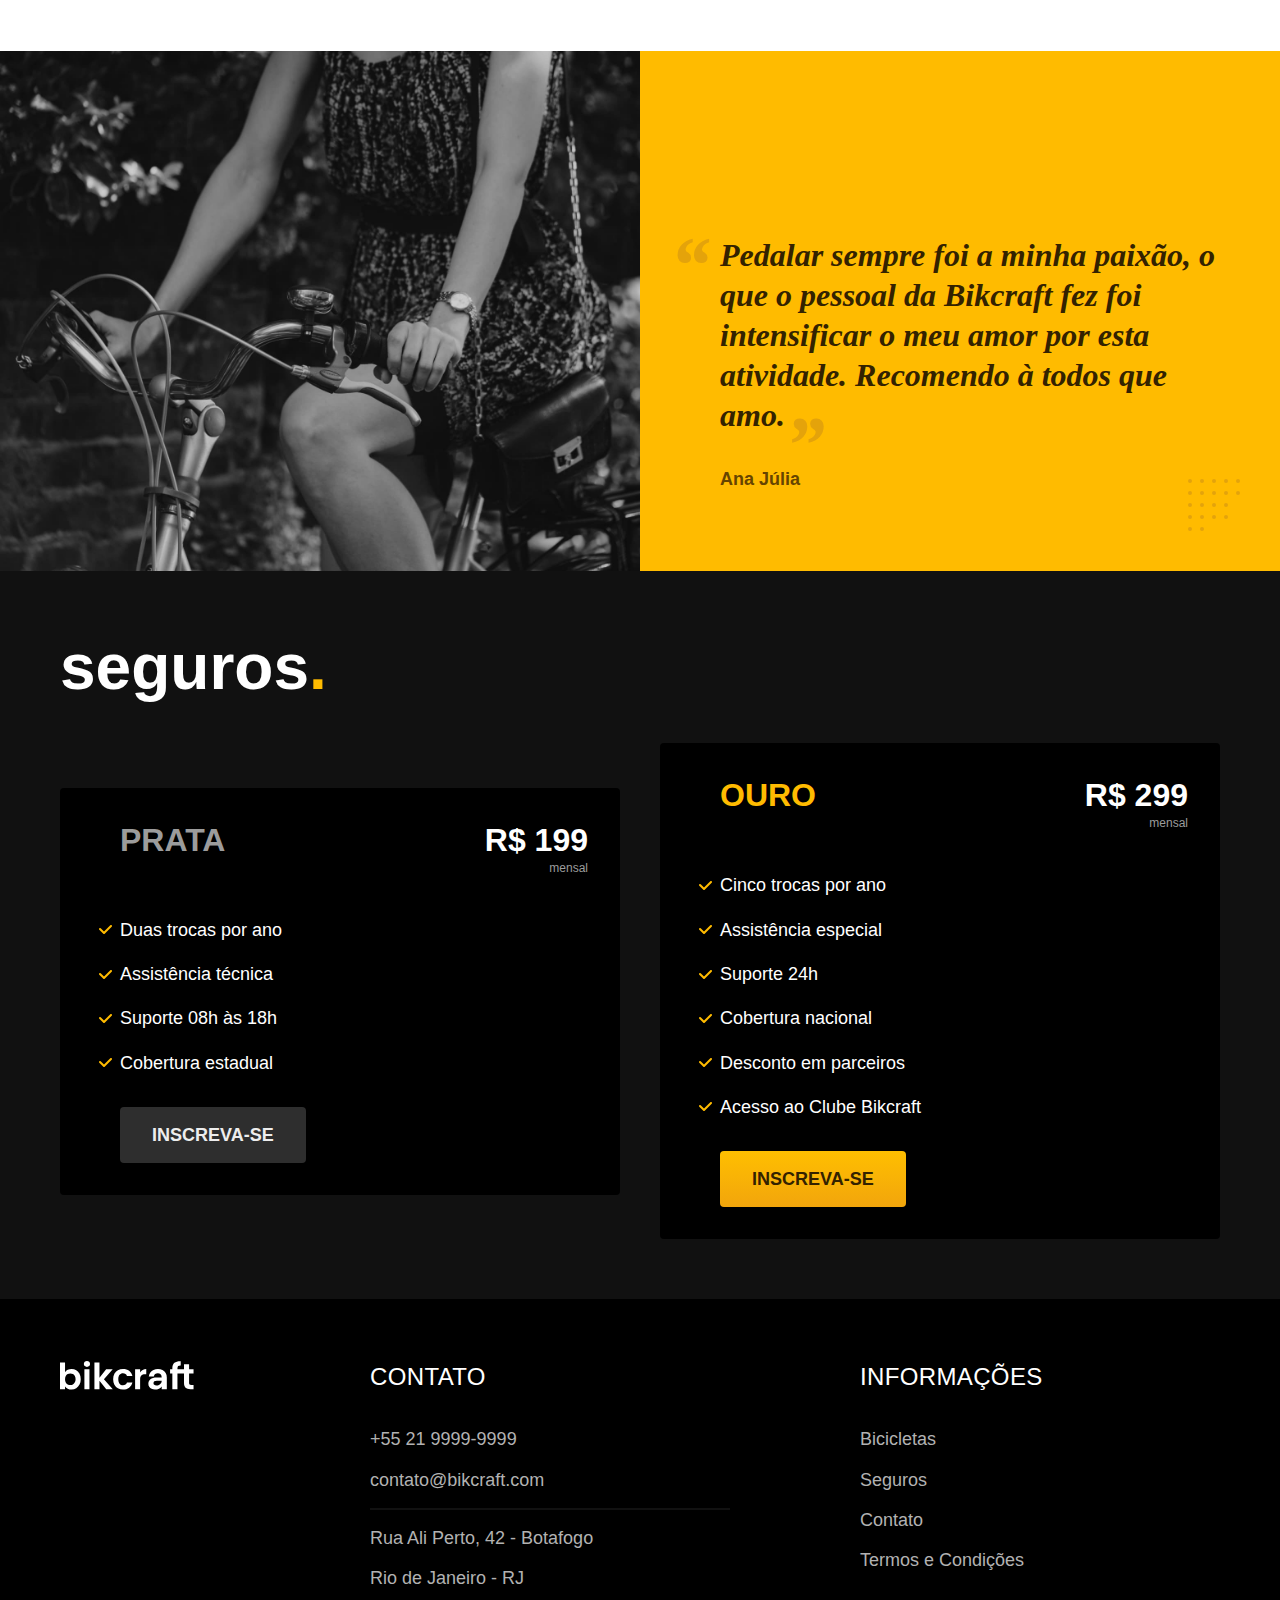
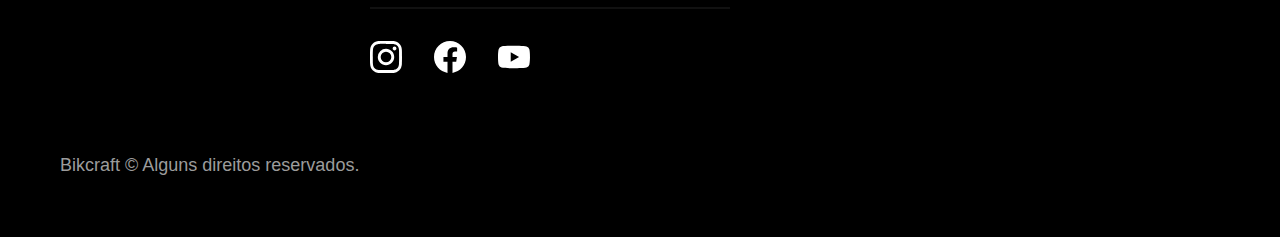
==== commit 60e53a0d: "script/animação" ====
--- a/index.html
+++ b/index.html
@@ -30,11 +30,11 @@
   <main class="introducao-bg">
     <div class="introducao container">
       <div class="introducao-conteudo">
-        <h1 class="font-1-xxl cor-0">Bicicletas feitas sob medida<span class="cor-p1">.</span></h1>
-        <p class="font-2-l cor-5">Bicicletas elétricas de alta precisão e qualidade, feitas sob medida para você. Explore o mundo na sua velocidade com a Bikcraft.</p>
-        <a class="botao" href="./bicicletas.html">Escolha a sua</a>
+        <h1 class="font-1-xxl cor-0 fadeInDown" data-anime="200">Bicicletas feitas sob medida<span class="cor-p1">.</span></h1>
+        <p class="font-2-l cor-5 fadeInDown" data-anime="400">Bicicletas elétricas de alta precisão e qualidade, feitas sob medida para você. Explore o mundo na sua velocidade com a Bikcraft.</p>
+        <a class="botao fadeInDown" data-anime="600" href="./bicicletas.html">Escolha a sua</a>
       </div>
-      <picture>
+      <picture data-anime="800" class="fadeInDown">
         <source media="(max-width: 800px)" srcset="./img/bicicletas/nimbus.jpg">
         <img src="./img/fotos/introducao.jpg" width="1280" height="1600" alt="Bicicleta elétrica preta.">
       </picture>
@@ -132,7 +132,7 @@
           <li>Suporte 08h às 18h</li>
           <li>Cobertura estadual</li>
         </ul>
-        <a class="botao secundario" href="./orcamento.html">Inscreva-se</a>
+        <a class="botao secundario" href="/orcamento.html?tipo=seguro&produto=prata">Inscreva-se</a>
       </div>
 
       <div class="seguros-item">
@@ -146,7 +146,7 @@
           <li>Desconto em parceiros</li>
           <li>Acesso ao Clube Bikcraft</li>
         </ul>
-        <a class="botao" href="./orcamento.html">Inscreva-se</a>
+        <a class="botao" href="/orcamento.html?tipo=seguro&produto=ouro">Inscreva-se</a>
       </div>
     </div>
   </article>
@@ -190,6 +190,8 @@
     </div>
   </footer>
 
+  <script src="./js/plugins/simple-anime.js"></script>
+  <script src="./js/script.js"></script>
 </body>
 
 </html>--- a/css/style.css
+++ b/css/style.css
@@ -1,6 +1,7 @@
 @import "./global/global.css";
 @import "./utilidades/tipografia.css";
 @import "./utilidades/cores.css";
+@import "./utilidades/animacao.css";
 
 @import "./global/header.css";
 @import "./global/footer.css";
--- a/css/style.css
+++ b/css/style.css
@@ -1,6 +1,7 @@
 @import "./global/global.css";
 @import "./utilidades/tipografia.css";
 @import "./utilidades/cores.css";
+@import "./utilidades/animacao.css";
 
 @import "./global/header.css";
 @import "./global/footer.css";
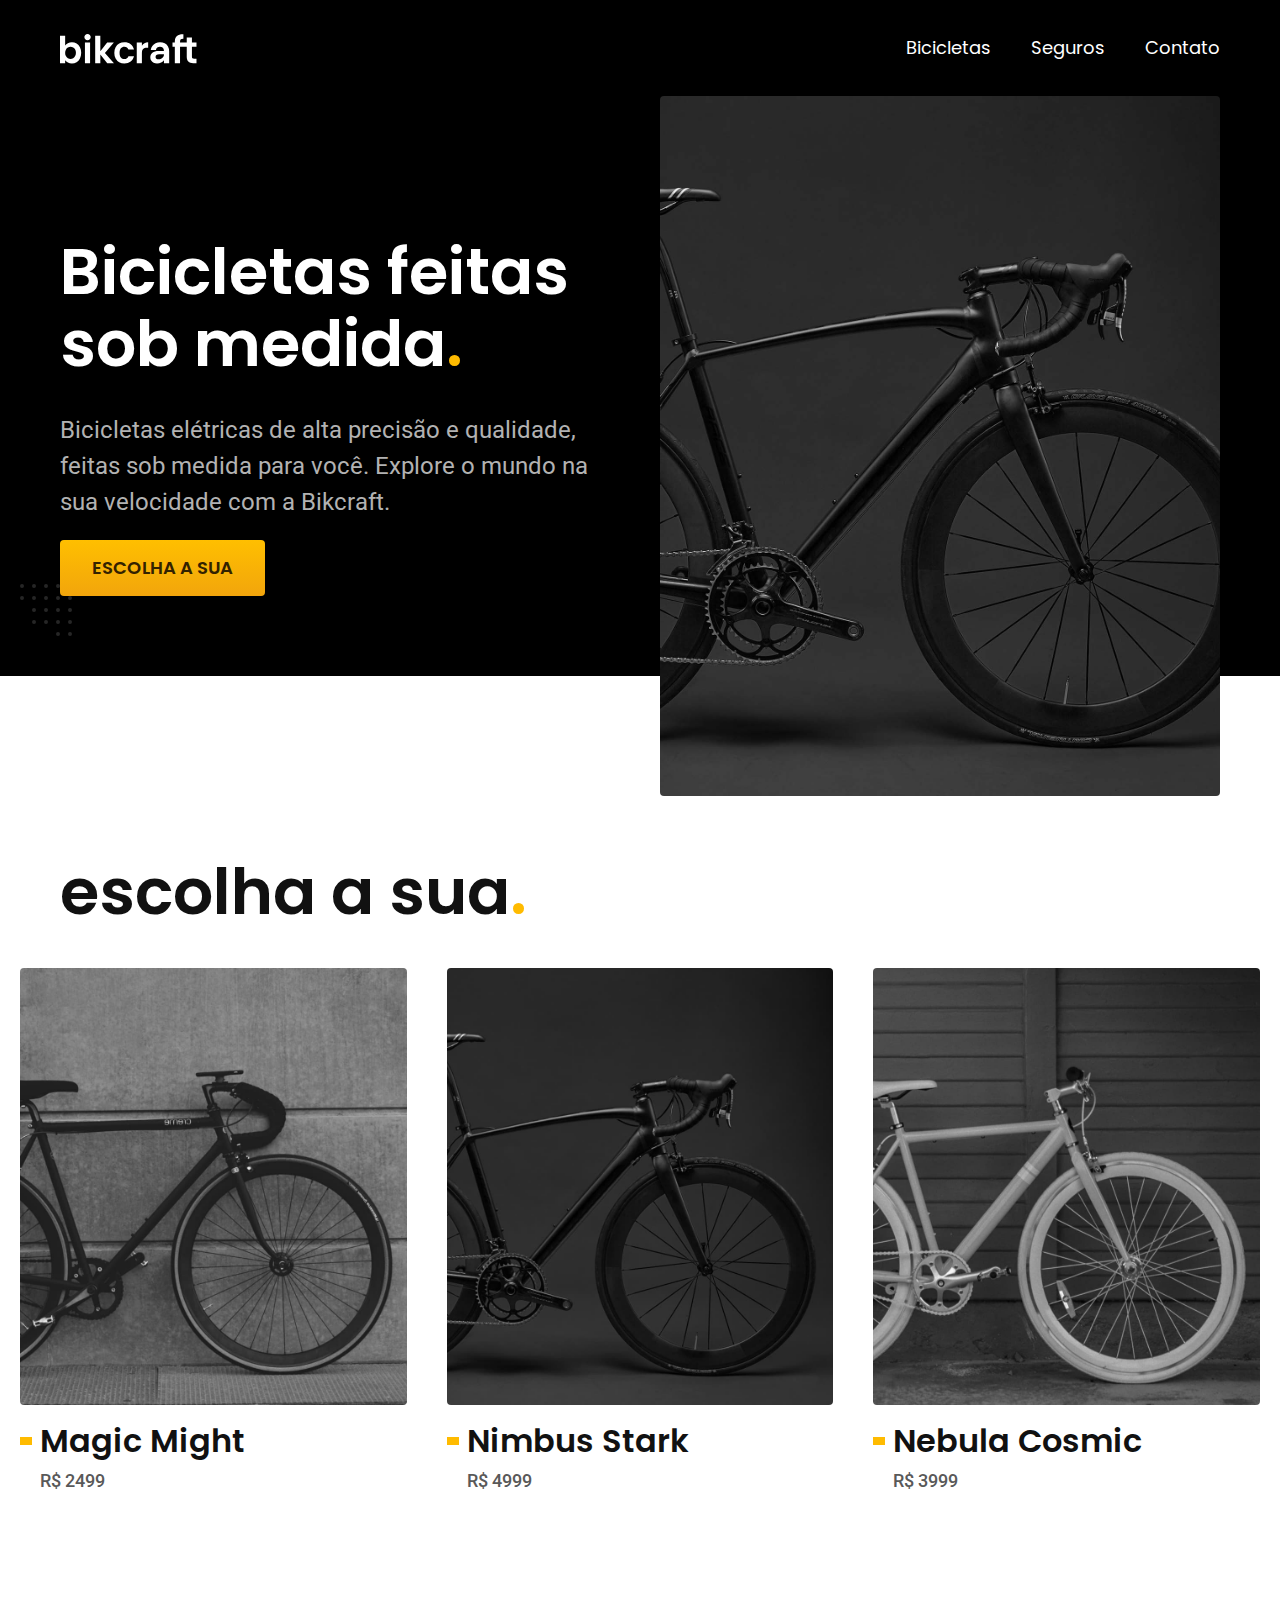
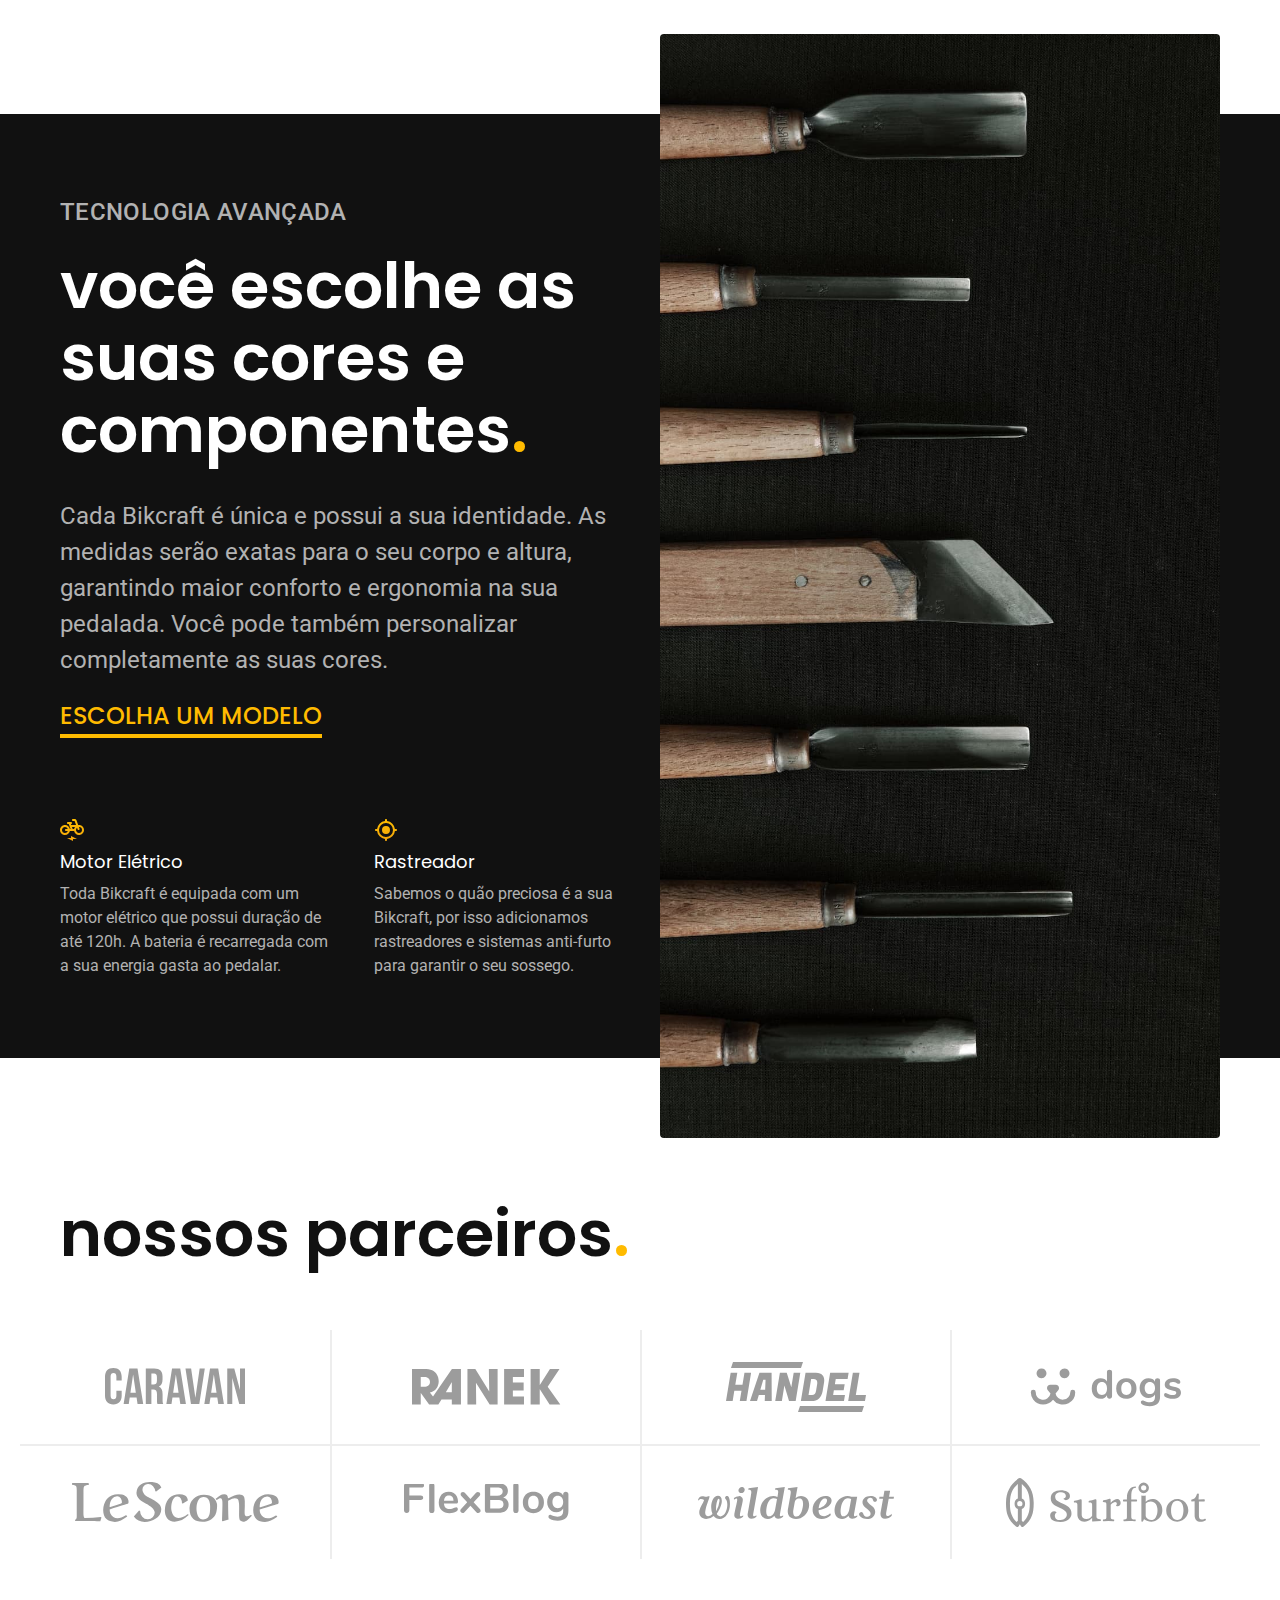
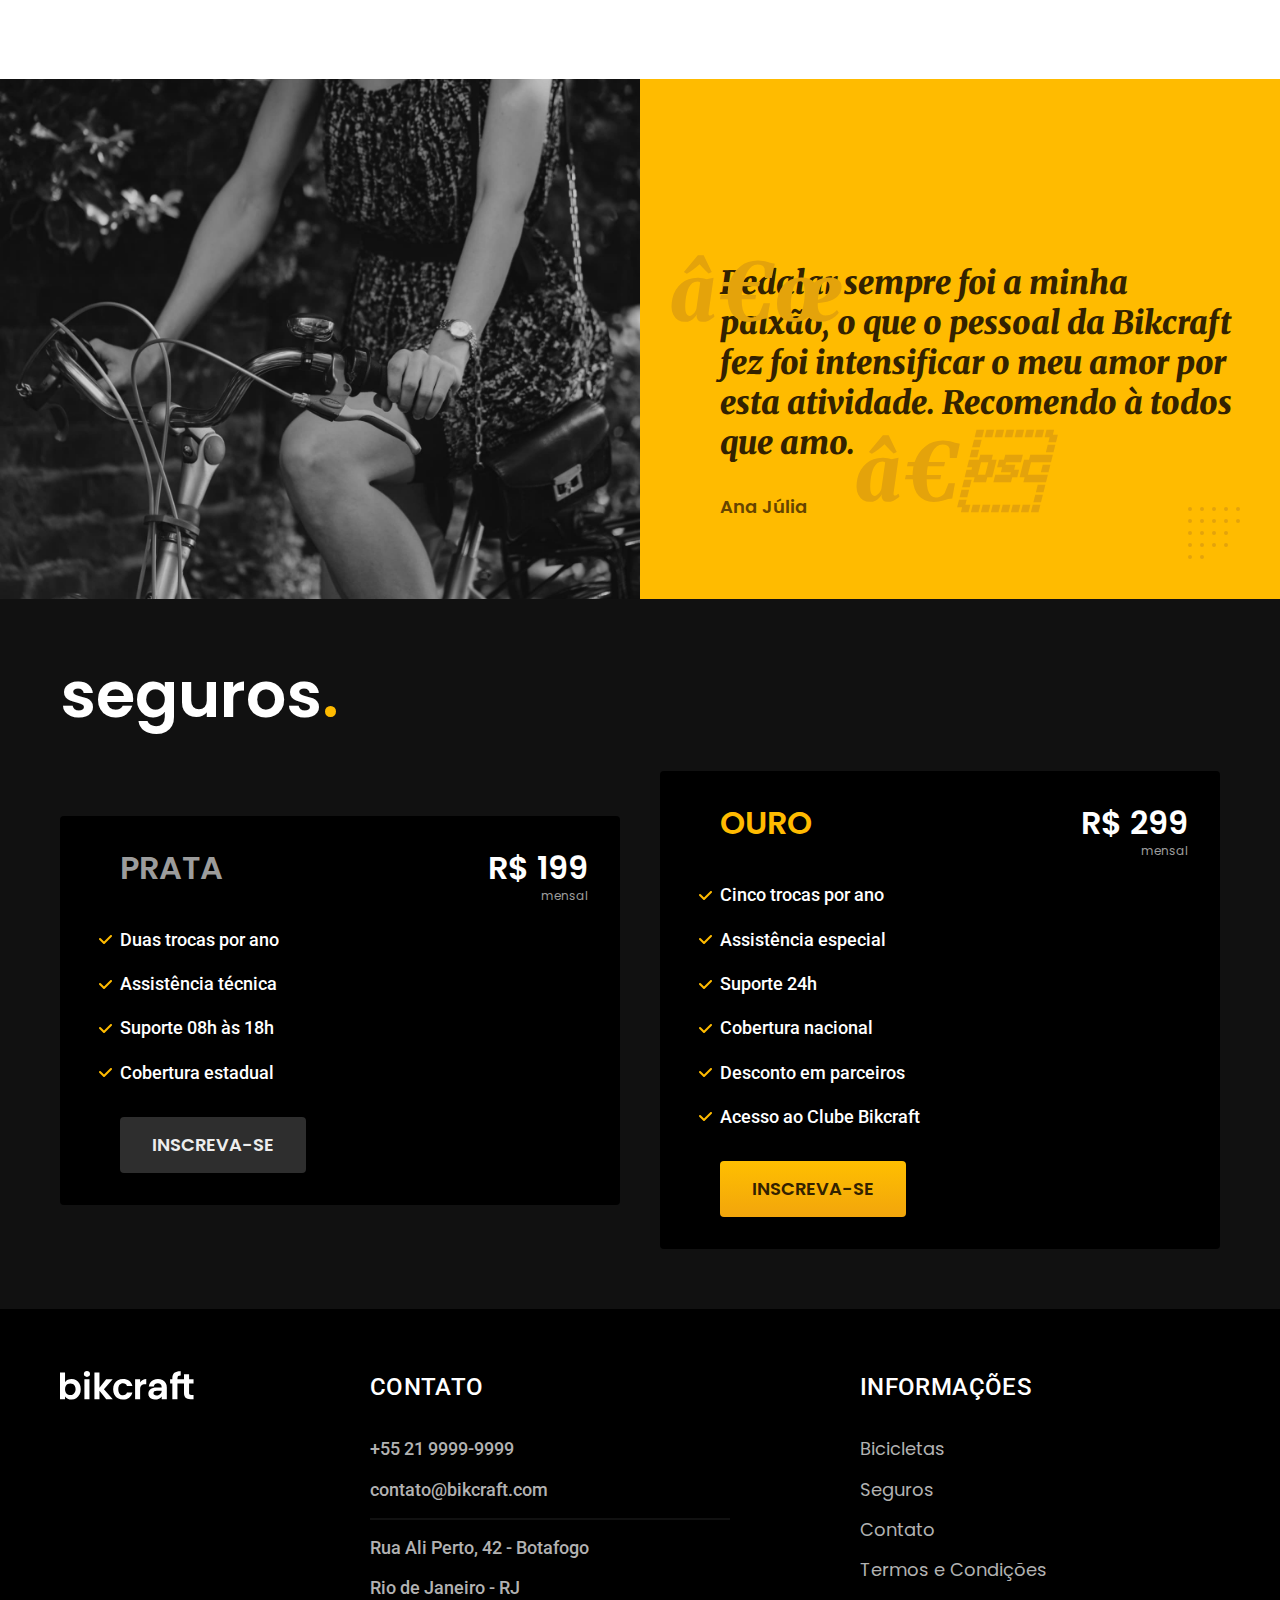
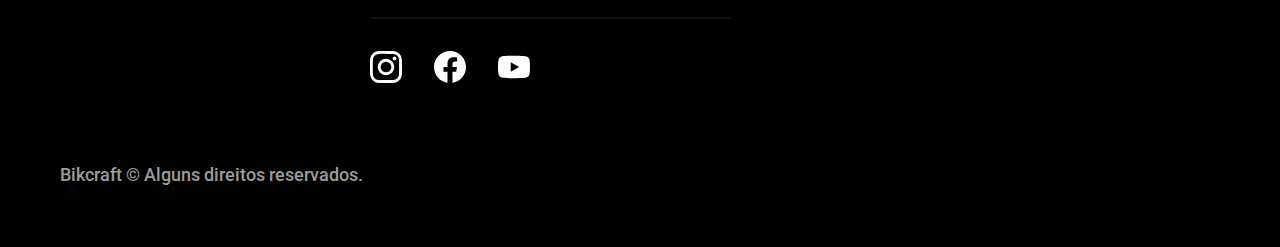
==== commit f1d0978c: "otimizado para produção" ====
--- a/index.html
+++ b/index.html
@@ -7,9 +7,15 @@
   <title>Bikcraft - Biclicletas Elétricas</title>
   <meta name="description" content="Bicicletas elétricas de alta precisão e qualidade, feitas sob medida para você. Explore o mundo na sua velocidade com a Bikcraft.">
 
-  <link rel="preload" href="./css/style.css" as="style">
-  <link rel="stylesheet" href="./css/style.css">
-
+  <link rel="icon" href="./favicon.svg" type="image/svg+xml">
+  <link rel="preload" href="./css/style.min.css" as="style">
+  <link rel="stylesheet" href="./css/style.min.css">
+
+  <script> document.documentElement.classList.add('js');</script>
+  
+  <link rel="preconnect" href="https://fonts.googleapis.com">
+  <link rel="preconnect" href="https://fonts.gstatic.com" crossorigin>
+  <link href="https://fonts.googleapis.com/css2?family=Merriweather:ital,wght@1,900&family=Poppins:wght@400;600&family=Roboto:wght@400;500&display=swap" rel="stylesheet">
 </head>
 
 <body>
--- a/css/style.min.css
+++ b/css/style.min.css
@@ -0,0 +1 @@
+body{margin:0;font-family:Arial,Helvetica,sans-serif;color:#111}blockquote,dd,h1,h2,h3,h4,p,ul{margin:0}ul{padding:0;list-style:none}a{text-decoration:none;color:inherit}img{max-width:100%;height:auto;display:block}img[src$=".jpg"]{border-radius:4px}.font-1-xs{font:400 0.75rem/1.35 Poppins,sans-serif}.font-2-xs{font:400 0.875rem/1.43 Roboto,sans-serif}.font-1-s{font:400 1rem/1.5 Poppins,sans-serif}.font-2-s{font:400 1rem/1.5 Roboto,sans-serif}.font-1-m,.font-1-m-b{font:400 1.125rem/1.35 Poppins,sans-serif}.font-1-m-b{font-weight:600}.font-2-m{font:500 1.125rem/1.35 Roboto,sans-serif}.font-1-l{font:400 1.5rem/1.5 Poppins,sans-serif}.font-2-l,.font-2-l-b{font:400 1.5rem/1.5 Roboto,sans-serif}.font-2-l-b{font-weight:500;letter-spacing:.015em;text-transform:uppercase}.font-1-xl{font:600 2rem/1.25 Poppins,sans-serif}.font-2-xl{font:500 2rem/1.25 Roboto,sans-serif}.font-1-xxl{font:600 4rem/1.125 Poppins,sans-serif}@media (max-width:1200px){.font-1-xxl{font-size:3rem}.font-2-l,.font-2-l-b{font-size:1.125rem}}@media (max-width:800px){.font-1-xxl{font-size:2rem}.font-1-xl,.font-2-xl{font-size:1.5rem}}:root{--cor-0:#ffffff;--cor-1:#f7f7f7;--cor-2:#ededed;--cor-3:#dedede;--cor-4:#cccccc;--cor-5:#b2b2b2;--cor-6:#9c9c9c;--cor-7:#717171;--cor-8:#595959;--cor-9:#404040;--cor-10:#2e2e2e;--cor-11:#111111;--cor-12:#000000;--cor-p1:#ffbb00;--cor-p2:#e4a30b;--cor-p3:#a66f00;--cor-p4:#664400;--cor-p5:#332200}.cor-0{color:var(--cor-0)}.cor-1{color:var(--cor-1)}.cor-2{color:var(--cor-2)}.cor-3{color:var(--cor-3)}.cor-4{color:var(--cor-4)}.cor-5{color:var(--cor-5)}.cor-6{color:var(--cor-6)}.cor-7{color:var(--cor-7)}.cor-8{color:var(--cor-8)}.cor-9{color:var(--cor-9)}.cor-10{color:var(--cor-10)}.cor-11{color:var(--cor-11)}.cor-12{color:var(--cor-12)}.cor-p1{color:var(--cor-p1)}.cor-p2{color:var(--cor-p2)}.cor-p3{color:var(--cor-p3)}.cor-p4{color:var(--cor-p4)}.cor-p5{color:var(--cor-p5)}.js .fadeInDown{transform:translate3d(0,-20px,0)}.js .fadeInUp{transform:translate3d(0,20px,0)}.js .fadeInRight{transform:translate3d(20px,0,0)}.js .fadeInLeft{transform:translate3d(-20px,0,0)}.js [data-anime]{opacity:0}.js .anime{opacity:1;transform:none;transition:transform .8s,opacity .8s}.header-bg{background-color:var(--cor-12)}.header{display:flex;flex-wrap:wrap;gap:20px;justify-content:space-between;align-items:center;padding-top:20px;padding-bottom:20px}.header-menu{display:flex;flex-wrap:wrap;gap:40px}.header-menu a{display:inline-block;padding:16px 0;position:relative}.header-menu a:after{content:"";display:block;height:2px;width:0;background:var(--cor-0);margin-top:4px;transition:.3s;position:absolute}.header-menu a.ativo::after,.header-menu a:hover::after{width:100%}@media (max-width:800px){.header-menu{gap:20px}.header-menu a{background:var(--cor-11);padding:12px 16px;border-radius:4px}.header-menu a:hover{background-color:var(--cor-10)}.header a:after{display:none}}@media (max-width:600px){.header-menu{gap:12px}.header-menu a{padding:8px 12px;font-size:14px}}.footer-bg{background-color:var(--cor-12)}.footer{display:grid;grid-template-columns:3fr 5fr 4fr;gap:40px;padding-top:60px;padding-bottom:60px}.footer h3{margin-bottom:32px}.footer-contato ul{margin-bottom:32px}.footer-contato li:nth-child(even):after{content:"";display:block;max-width:360px;height:2px;background:var(--cor-11);margin-top:16px}.footer li{margin-bottom:16px}.footer-redes{display:flex;gap:32px}.footer a:hover{color:var(--cor-0)}.footer-copy{grid-column:1/-1;margin-top:40px}@media (max-width:800px){.footer>img{display:none}.footer{grid-template-columns:1fr 1fr}}@media (max-width:600px){.footer{grid-template-columns:1fr;gap:60px}.footer-copy{margin-top:0}}.container{box-sizing:border-box;max-width:1200px;padding-left:20px;padding-right:20px;margin-left:auto;margin-right:auto}.botao{display:inline-block;padding:16px 32px;background:linear-gradient(#ffbf00,#f2a50c);border-radius:4px;box-shadow:0 1px 2px rgba(0,0,0,.1);text-transform:uppercase;color:var(--cor-p5);font:600 1.125rem/1.35 Poppins,sans-serif;max-width:max-content;border:none;cursor:pointer}.botao:hover{background:linear-gradient(#ffb60d,#e59317)}.botao.secundario{background:var(--cor-10);color:var(--cor-2)}.botao.secundario:hover{background:var(--cor-9)}.botao.seta{display:flex;align-items:center}.botao.seta::after{content:"";display:inline-block;width:18px;height:10px;margin-left:12px;background:url("../img/icones/seta.svg");transition:transform .2s}.botao.seta:hover::after{transform:translateX(4px)}@media (max-width:600px){.botao{padding:12px 16px;font-size:1rem}}.link{display:inline-block;color:var(--cor-p1);font:500 1.5rem/1.5 Poppins,sans-serif;text-transform:uppercase}.link::after{content:"";display:block;width:100%;height:4px;background-color:currentColor}.link:hover{color:var(--cor-0)}.titulo-bg{padding-top:60px;padding-bottom:60px;background-color:var(--cor-11)}.titulo{background:url("../img/dec/top-right.svg") no-repeat top right 20px}.titulo p{margin-bottom:4px}@media (max-width:800px){.titulo-bg{padding-top:40px;padding-bottom:40px}.titulo p{font-size:1rem;text-transform:lowercase;font-weight:400}}.form{display:grid;grid-template-columns:1fr 1fr;gap:20px}.form label{display:block;font:400 1rem/1.5 Poppins,sans-serif;margin-bottom:4px}.form .col-2{grid-column:span 2}.form input[type=email],.form input[type=text],.form textarea{font:400 1rem/1.5 Roboto,sans-serif;background:var(--cor-1);border:1px solid var(--cor-2);padding:12px;border-radius:4px;width:100%;box-sizing:border-box}.form input[type=email]:focus,.form input[type=text]:focus,.form textarea:focus{outline:0;border-color:var(--cor-p1);background:var(--cor-0);box-shadow:0 0 0 2px #fea}@media (max-width:600px){.form{grid-template-columns:1fr}.form .col-2{grid-column:1}}.introducao-bg{background:var(--cor-12) url("../img/dec/bottom-left.svg") no-repeat bottom 160px left 20px;box-shadow:inset 0 -120px var(--cor-0)}.introducao{display:grid;grid-template-columns:1fr 1fr;gap:0 40px}.introducao-conteudo{align-self:end;padding-bottom:200px}.introducao img{width:100%;height:100%;object-fit:cover;border-radius:4px}.introducao h1{margin-bottom:32px}.introducao p{margin-bottom:20px}@media (max-width:800px){.introducao-bg{background:var(--cor-11);padding-top:40px;box-shadow:inset 0 -60px #fff}.introducao{grid-template-columns:1fr;gap:32px}.introducao-conteudo{padding-bottom:0}.introducao h1{margin-bottom:16px}.introducao img{height:300px;width:100%}}.tecnologia-bg{background-color:var(--cor-11);box-shadow:inset 0 80px var(--cor-0),inset 0 -80px var(--cor-0)}.tecnologia{display:grid;grid-template-columns:1fr 1fr;gap:40px}.tecnologia-imagem img{width:100%;height:100%;object-fit:cover;object-position:left}.tecnologia-conteudo{padding-top:160px;padding-bottom:160px}.tecnologia-conteudo>span{display:block;margin-bottom:20px}.tecnologia-conteudo h2{margin-bottom:32px}.tecnologia-conteudo>p{margin-bottom:20px}.tecnologia a{margin-bottom:80px}.tecnologia-vantagens{display:flex;gap:40px}.tecnologia-vantagens h3{margin-bottom:8px;width:max-content}.tecnologia-vantagens img{width:24px;margin-bottom:8px}@media (max-width:800px){.tecnologia-bg{box-shadow:initial}.tecnologia{grid-template-columns:1fr}.tecnologia-conteudo{padding-top:60px;padding-bottom:60px}.tecnologia-imagem{display:none}.tecnologia a{margin-bottom:60px}}@media (max-width:600px){.tecnologia-vantagens{flex-direction:column}}.parceiros{padding-top:60px;padding-bottom:120px}.parceiros h2{margin-bottom:60px}.parceiros ul{padding:0 20px;max-width:1400px;display:grid;grid-template-columns:repeat(4,1fr);margin:0 auto}.parceiros li{display:flex;padding:32px;border-left:2px solid var(--cor-2)}.parceiros img{margin:auto}.parceiros li:first-child,.parceiros li:nth-child(5){border-left:none}.parceiros li:nth-child(n+5){border-top:2px solid var(--cor-2)}@media (max-width:800px){.parceiros{padding-bottom:60px}.parceiros h2{margin-bottom:20px}.parceiros ul{grid-template-columns:repeat(2,1fr)}.parceiros li:nth-child(n+3){border-top:2px solid var(--cor-2)}.parceiros li:nth-child(odd){border-left:none}}.depoimento{display:grid;grid-template-columns:1fr 1fr;background-color:var(--cor-p1);overflow:hidden}.depoimento img{width:100%;height:100%;object-fit:cover;border-radius:0}.depoimento-conteudo{padding:40px 40px 80px 80px;align-self:end;background:url("../img/dec/bottom-right-p.svg") no-repeat bottom 40px right 40px}.depoimento-conteudo p{max-width:32ch;font-family:Merriweather,serif;font-style:italic;font-weight:900;margin-bottom:32px;position:relative}.depoimento p::after,.depoimento p::before{font-size:5rem;color:var(--cor-p2);position:absolute}.depoimento p::before{content:"â€œ";left:-50px;top:-20px}.depoimento p::after{content:"â€"}@media (min-width:1200px){.depoimento img{max-height:520px}}@media (max-width:800px){.depoimento{grid-template-columns:1fr;text-align:center}.depoimento img{max-height:200px}.depoimento-conteudo{padding:40px 20px;margin:auto}}.bicicletas-lista{padding-top:60px;padding-bottom:120px}.bicicletas-lista h2{margin-bottom:40px}.bicicletas-lista ul{display:flex;gap:40px;padding:0 20px 20px 20px;max-width:1400px;margin-left:auto;margin-right:auto;overflow-x:auto}#bicicleta .bicicletas-lista ul{padding:0 0 20px 0}.bicicletas-lista li{flex:1;min-width:280px}.bicicletas-lista a{display:block}.bicicletas-lista img{margin-bottom:16px}.bicicletas-lista h3{margin-bottom:8px;display:flex;align-items:center}.bicicletas-lista h3::before{content:"";display:inline-block;height:8px;width:12px;margin-right:8px;background-color:var(--cor-p1);transition:width .2s}.bicicletas-lista a:hover h3::before{width:24px}.bicicletas-lista li span{padding-left:20px}@media (max-width:800px){.bicicletas-lista{padding-bottom:60px}.bicicletas-lista ul{gap:20px}}.bicicletas-bg{background:linear-gradient(to right,var(--cor-0) 30%,var(--cor-11) 0)}.bicicletas{display:grid;grid-template-columns:1fr 1fr;gap:40px;padding-top:60px;padding-bottom:60px;background:url("../img/dec/top-right.svg") no-repeat top 40px right 20px}.bicicletas-imagem{display:grid}.bicicletas-imagem img{grid-area:1/1}.bicicletas-imagem span{grid-area:1/1;place-self:start end;margin-top:20px;background:var(--cor-12);display:inline-block;padding:8px 16px 8px 8px;border-radius:4px 0 0 4px}.bicicletas-conteudo{display:grid;grid-template-columns:1fr auto;align-content:start}.bicicletas h2,.bicicletas p{grid-column:1/-1}.bicicletas h2{margin-bottom:20px}.bicicletas h2::before{content:"";display:block;width:12px;height:8px;background-color:var(--cor-p1);margin-bottom:8px}.bicicletas p{margin-bottom:32px}.bicicletas a{place-self:end}.bicicletas li{display:flex;align-items:center}.bicicletas ul{display:grid;gap:16px}.bicicletas-conteudo img{width:24px;margin-right:8px}@media (max-width:800px){.bicicletas-bg{background:var(--cor-11)}.bicicletas{grid-template-columns:1fr;gap:20px;padding-top:40px;padding-bottom:40px}}@media (max-width:600px){.bicicletas-conteudo{grid-template-columns:1fr}.bicicletas ul{font-size:1rem;grid-template-columns:1fr 1fr;margin-bottom:32px}.bicicletas a{place-self:start}}.bicicleta{display:grid;grid-template-columns:1fr 1fr;align-items:start;gap:40px;padding-top:60px;padding-bottom:60px}#bicicleta .titulo p{text-transform:uppercase}.bicicleta-imagens{display:flex;flex-wrap:wrap;gap:20px}.bicicleta-imagens img{flex:1;min-width:200px}.bicicleta-imagens img:first-child{min-width:100%}.bicicleta-conteudo>p{margin-bottom:32px}.bicicleta-comprar{display:grid;grid-template-columns:max-content auto;align-items:center;justify-items:start;gap:8px 12px;margin-bottom:40px}.bicicleta-comprar a{grid-row:span 2}.bicicleta-comprar span{display:flex;align-items:center;background-color:var(--cor-12);gap:8px;padding:4px 8px;border-radius:4px}.bicicleta-conteudo h2{text-transform:uppercase;letter-spacing:.015em;margin-bottom:12px}.bicicleta-ficha,.bicicleta-informacoes{padding:32px;background-color:var(--cor-12);border-radius:4px}.bicicleta-informacoes{margin-bottom:40px;display:grid;grid-template-columns:1fr 1fr;gap:32px}.bicicleta-informacoes img{width:24px;margin-bottom:8px}.bicicleta-informacoes h3{margin-bottom:8px}.bicicleta-ficha li{padding:4px 0;display:flex;justify-content:space-between;border-bottom:1px solid var(--cor-11)}.bicicleta-ficha li:last-child{border-bottom:none}.bicicleta-ficha span{color:var(--cor-6)}@media (max-width:800px){.bicicleta{grid-template-columns:1fr;padding-top:40px;padding-bottom:40px}.bicicleta-imagens{grid-row:2}}@media (max-width:400px){.bicicleta-informacoes{grid-template-columns:1fr}.bicicleta-comprar{grid-template-columns:1fr}}.seguro-bg{background-color:var(--cor-11);box-shadow:inset 0 120px var(--cor-0),inset 0 -120px var(--cor-12)}.seguro{display:grid;grid-template-columns:1fr 1fr;gap:40px}.seguro-imagem img{width:100%;height:100%;object-fit:cover}.seguro-conteudo{padding-top:180px;padding-bottom:180px}.seguro h2{margin-bottom:32px}.seguro p{margin-bottom:20px}@media (max-width:800px){.seguro-bg{box-shadow:inset 0 -60px var(--cor-12)}.seguro{grid-template-columns:1fr}.seguro-conteudo{grid-row:1;padding-top:40px;padding-bottom:0}}.seguros-bg{background:var(--cor-11)}.seguros{padding-top:60px;padding-bottom:60px;display:grid;grid-template-columns:1fr 1fr;gap:40px;align-items:center}#seguros .seguros{padding-top:0}.seguros h2{grid-column:1/-1}.seguros-item{background-color:var(--cor-12);padding:32px 32px 32px 60px;display:grid;grid-template-columns:1fr auto;border-radius:4px}.seguros-item h3{margin-bottom:40px}.seguros-item span{grid-column:2;display:block;text-align:right}.seguros-item ul{grid-column:1/-1;margin-bottom:32px}.seguros-item li{display:flex;align-items:center;position:relative}.seguros-item li+li{margin-top:20px}.seguros-item li::before{content:"";display:inline-block;width:13px;height:9px;background-image:url("../img/icones/lista.svg");position:absolute;left:-21px}.seguros-item a{grid-column:1/-1}@media (max-width:800px){.seguros{grid-template-columns:1fr}}.vantagens-bg{background-color:var(--cor-12)}.vantagens{padding-top:120px;padding-bottom:120px}.vantagens h2{margin-bottom:60px}.vantagens ul{display:grid;grid-template-columns:repeat(auto-fit,minmax(280px,max-content));gap:40px 80px}.vantagens h3,.vantagens img{margin-bottom:8px}@media (max-width:800px){.vantagens{padding-top:60px;padding-bottom:60px}.vantagens h2{margin-bottom:40px}.vantagens ul{gap:20px}}.perguntas{padding-top:120px;padding-bottom:120px}.perguntas h2{margin-bottom:60px}.perguntas dl>div{padding:20px;border-radius:4px}.perguntas dl>div:nth-child(odd){background-color:var(--cor-1)}.perguntas button{display:grid;grid-template-columns:auto 1fr auto;align-items:center;gap:8px;cursor:pointer;border:none;background:0 0;width:100%;text-align:left}.perguntas button::before{content:"";display:inline-block;width:12px;height:8px;background-color:var(--cor-p1)}.perguntas button::after{content:"";display:inline-block;width:14px;height:6px;background:url("../img/icones/seta-abrir.svg");transition:.3s}.perguntas button:hover::after,.perguntas button[aria-expanded=true]::after{transform:rotate(180deg)}.js .perguntas dd{display:none}.js .perguntas dd.ativa{display:block}.perguntas dd{padding-left:20px;padding-top:16px;max-width:80ch}@media (max-width:800px){.perguntas{padding-top:60px;padding-bottom:60px}.perguntas h2{margin-bottom:40px}}#contato{background:linear-gradient(var(--cor-11) 600px,var(--cor-1) 0)}.contato{display:grid;grid-template-columns:5fr 7fr}.contato-dados,.contato-formulario{padding:60px;box-shadow:0 1px 2px rgba(0,0,0,.1)}.contato-dados{border-radius:5px 0 0 5px;background:var(--cor-12) url("../img/dec/bottom-left.svg") no-repeat bottom 20px left 20px}.contato-formulario{border-radius:0 5px 5px 0;background:var(--cor-0) url("../img/dec/bottom-right.svg") no-repeat bottom 20px right 20px}.contato-dados h2{margin-bottom:60px}.contato-endereco{margin-bottom:32px;padding-left:28px;background:url("../img/icones/local.svg") no-repeat 0 2px}.contato-endereco p{margin-bottom:8px}.contato-meios a{display:block;max-width:max-content;margin-bottom:8px;padding-left:28px}.contato-meios a:hover{color:var(--cor-0)}.contato-meios a:first-child{background:url("../img/icones/email.svg") no-repeat 0 2px}.contato-meios a:nth-child(2){margin-bottom:32px}.contato-meios a:nth-child(3){background:url("../img/icones/telefone.svg") no-repeat 0 2px;margin-bottom:60px}.contato-redes{display:flex;gap:32px;padding-left:28px}@media (max-width:800px){.contato{grid-template-columns:1fr}.contato-dados,.contato-formulario{padding:20px}.contato-dados{border-radius:5px 5px 0 0;background:var(--cor-12)}.contato-formulario{border-radius:0 0 5px 5px}.contato-dados h2,.contato-meios a:nth-child(3){margin-bottom:32px}.contato-redes{margin-bottom:12px}}.lojas{display:grid;grid-template-columns:1fr 1fr;gap:0 40px;padding-top:120px;padding-bottom:120px}.lojas h2{grid-column:1/-1;margin-bottom:60px}.lojas img{border-radius:4px 4px 0 0}.lojas-item{border-radius:4px;background:var(--cor-0);box-shadow:0 1px 2px rgba(0,0,0,.1)}.lojas-conteudo{display:grid;grid-template-columns:1fr 1fr;gap:32px 16px;padding:32px}.lojas-conteudo h3,.lojas-tempo{grid-column:1/-1}.lojas-dados{display:grid;gap:8px;border-left:2px solid var(--cor-2);padding-left:12px}.lojas-tempo{display:flex;align-items:center;gap:8px}@media (max-width:800px){.lojas{gap:20px;padding-top:60px;padding-bottom:60px}.lojas h2{margin-bottom:32px}.lojas-conteudo{grid-template-columns:1fr}}@media (max-width:600px){.lojas{grid-template-columns:1fr}}#orcamento{background:linear-gradient(var(--cor-11) 600px,var(--cor-1) 0)}.orcamento{display:grid;grid-template-columns:5fr 7fr;padding-bottom:120px}.orcamento h2{text-transform:uppercase;position:relative;display:flex;align-items:center}.orcamento h2::before{content:"";display:inline-block;width:4px;height:8px;background-color:var(--cor-p1);position:absolute;left:-12px}.orcamento-dados,.orcamento-produto{padding:60px;box-shadow:0 1px 2px rgba(0,0,0,.1)}.orcamento-produto{border-radius:5px 0 0 5px;background:var(--cor-12) url("../img/dec/bottom-left.svg") no-repeat bottom 20px left 20px;display:grid;grid-template-columns:1fr 1fr;gap:20px;align-content:start}.orcamento-produto>*{grid-column:1/-1}.orcamento-produto>label{grid-column:initial}.orcamento-produto label{font:400 1rem/1.5 Poppins,sans-serif;color:var(--cor-4);background-color:var(--cor-10);padding:12px 16px;border-radius:4px;cursor:pointer;display:grid;grid-template-columns:auto 1fr auto;align-items:center;border:1px solid var(--cor-10)}.orcamento-produto input:checked+label{background:var(--cor-0);color:var(--cor-11)}.orcamento-produto label::before{content:"";display:inline-block;box-sizing:border-box;width:12px;height:12px;border:1px solid var(--cor-6);border-radius:50%;margin-right:8px}.orcamento-produto input:checked+label::before{border-color:var(--cor-7);box-shadow:inset 0 0 0 3px var(--cor-0),inset 0 0 0 6px var(--cor-7)}.orcamento-produto label:hover{background-color:var(--cor-9);border-color:var(--cor-9)}.orcamento-produto input:focus+label{box-shadow:0 0 0 2px var(--cor-p1);border-color:var(--cor-12)}.orcamento-produto label span{display:none}.orcamento-produto input:checked+label span{display:inline-block}.orcamento-produto input{opacity:0;position:absolute;pointer-events:none}.orcamento-dados{border-radius:0 5px 5px 0;background:var(--cor-0) url("../img/dec/bottom-right.svg") no-repeat bottom 20px right 20px}.orcamento-conteudo{display:none}.orcamento-conteudo h2,.orcamento-dados h2:nth-of-type(n+2){margin-top:20px}#bikcraft:checked~#orcamento-bikcraft,#seguro:checked~#orcamento-seguro{display:grid;gap:20px}.orcamento-detalhes{display:none;background:var(--cor-0);padding:20px;grid-template-columns:1fr 1fr;border-radius:4px;align-items:center}.orcamento-detalhes li{display:flex;align-items:center;margin-bottom:8px}.orcamento-detalhes li img{width:16px;margin-right:8px}.orcamento-produto input:checked+label+.orcamento-detalhes{display:grid}@media (max-width:1200px){.orcamento-dados,.orcamento-produto{padding:32px}}@media (max-width:800px){.orcamento{grid-template-columns:1fr}.orcamento-produto{border-radius:5px 5px 0 0;background:var(--cor-12)}.orcamento-dados{border-radius:0 0 5px 5px}}@media (max-width:400px){.orcamento-produto{grid-template-columns:1fr}}.termos{padding-top:80px;padding-bottom:80px}.termos h2{font-weight:600;margin-bottom:20px}.termos p+h2{margin-top:40px}.termos p{max-width:75ch;margin-bottom:24px}--- a/css/style.min.css
+++ b/css/style.min.css
@@ -0,0 +1 @@
+body{margin:0;font-family:Arial,Helvetica,sans-serif;color:#111}blockquote,dd,h1,h2,h3,h4,p,ul{margin:0}ul{padding:0;list-style:none}a{text-decoration:none;color:inherit}img{max-width:100%;height:auto;display:block}img[src$=".jpg"]{border-radius:4px}.font-1-xs{font:400 0.75rem/1.35 Poppins,sans-serif}.font-2-xs{font:400 0.875rem/1.43 Roboto,sans-serif}.font-1-s{font:400 1rem/1.5 Poppins,sans-serif}.font-2-s{font:400 1rem/1.5 Roboto,sans-serif}.font-1-m,.font-1-m-b{font:400 1.125rem/1.35 Poppins,sans-serif}.font-1-m-b{font-weight:600}.font-2-m{font:500 1.125rem/1.35 Roboto,sans-serif}.font-1-l{font:400 1.5rem/1.5 Poppins,sans-serif}.font-2-l,.font-2-l-b{font:400 1.5rem/1.5 Roboto,sans-serif}.font-2-l-b{font-weight:500;letter-spacing:.015em;text-transform:uppercase}.font-1-xl{font:600 2rem/1.25 Poppins,sans-serif}.font-2-xl{font:500 2rem/1.25 Roboto,sans-serif}.font-1-xxl{font:600 4rem/1.125 Poppins,sans-serif}@media (max-width:1200px){.font-1-xxl{font-size:3rem}.font-2-l,.font-2-l-b{font-size:1.125rem}}@media (max-width:800px){.font-1-xxl{font-size:2rem}.font-1-xl,.font-2-xl{font-size:1.5rem}}:root{--cor-0:#ffffff;--cor-1:#f7f7f7;--cor-2:#ededed;--cor-3:#dedede;--cor-4:#cccccc;--cor-5:#b2b2b2;--cor-6:#9c9c9c;--cor-7:#717171;--cor-8:#595959;--cor-9:#404040;--cor-10:#2e2e2e;--cor-11:#111111;--cor-12:#000000;--cor-p1:#ffbb00;--cor-p2:#e4a30b;--cor-p3:#a66f00;--cor-p4:#664400;--cor-p5:#332200}.cor-0{color:var(--cor-0)}.cor-1{color:var(--cor-1)}.cor-2{color:var(--cor-2)}.cor-3{color:var(--cor-3)}.cor-4{color:var(--cor-4)}.cor-5{color:var(--cor-5)}.cor-6{color:var(--cor-6)}.cor-7{color:var(--cor-7)}.cor-8{color:var(--cor-8)}.cor-9{color:var(--cor-9)}.cor-10{color:var(--cor-10)}.cor-11{color:var(--cor-11)}.cor-12{color:var(--cor-12)}.cor-p1{color:var(--cor-p1)}.cor-p2{color:var(--cor-p2)}.cor-p3{color:var(--cor-p3)}.cor-p4{color:var(--cor-p4)}.cor-p5{color:var(--cor-p5)}.js .fadeInDown{transform:translate3d(0,-20px,0)}.js .fadeInUp{transform:translate3d(0,20px,0)}.js .fadeInRight{transform:translate3d(20px,0,0)}.js .fadeInLeft{transform:translate3d(-20px,0,0)}.js [data-anime]{opacity:0}.js .anime{opacity:1;transform:none;transition:transform .8s,opacity .8s}.header-bg{background-color:var(--cor-12)}.header{display:flex;flex-wrap:wrap;gap:20px;justify-content:space-between;align-items:center;padding-top:20px;padding-bottom:20px}.header-menu{display:flex;flex-wrap:wrap;gap:40px}.header-menu a{display:inline-block;padding:16px 0;position:relative}.header-menu a:after{content:"";display:block;height:2px;width:0;background:var(--cor-0);margin-top:4px;transition:.3s;position:absolute}.header-menu a.ativo::after,.header-menu a:hover::after{width:100%}@media (max-width:800px){.header-menu{gap:20px}.header-menu a{background:var(--cor-11);padding:12px 16px;border-radius:4px}.header-menu a:hover{background-color:var(--cor-10)}.header a:after{display:none}}@media (max-width:600px){.header-menu{gap:12px}.header-menu a{padding:8px 12px;font-size:14px}}.footer-bg{background-color:var(--cor-12)}.footer{display:grid;grid-template-columns:3fr 5fr 4fr;gap:40px;padding-top:60px;padding-bottom:60px}.footer h3{margin-bottom:32px}.footer-contato ul{margin-bottom:32px}.footer-contato li:nth-child(even):after{content:"";display:block;max-width:360px;height:2px;background:var(--cor-11);margin-top:16px}.footer li{margin-bottom:16px}.footer-redes{display:flex;gap:32px}.footer a:hover{color:var(--cor-0)}.footer-copy{grid-column:1/-1;margin-top:40px}@media (max-width:800px){.footer>img{display:none}.footer{grid-template-columns:1fr 1fr}}@media (max-width:600px){.footer{grid-template-columns:1fr;gap:60px}.footer-copy{margin-top:0}}.container{box-sizing:border-box;max-width:1200px;padding-left:20px;padding-right:20px;margin-left:auto;margin-right:auto}.botao{display:inline-block;padding:16px 32px;background:linear-gradient(#ffbf00,#f2a50c);border-radius:4px;box-shadow:0 1px 2px rgba(0,0,0,.1);text-transform:uppercase;color:var(--cor-p5);font:600 1.125rem/1.35 Poppins,sans-serif;max-width:max-content;border:none;cursor:pointer}.botao:hover{background:linear-gradient(#ffb60d,#e59317)}.botao.secundario{background:var(--cor-10);color:var(--cor-2)}.botao.secundario:hover{background:var(--cor-9)}.botao.seta{display:flex;align-items:center}.botao.seta::after{content:"";display:inline-block;width:18px;height:10px;margin-left:12px;background:url("../img/icones/seta.svg");transition:transform .2s}.botao.seta:hover::after{transform:translateX(4px)}@media (max-width:600px){.botao{padding:12px 16px;font-size:1rem}}.link{display:inline-block;color:var(--cor-p1);font:500 1.5rem/1.5 Poppins,sans-serif;text-transform:uppercase}.link::after{content:"";display:block;width:100%;height:4px;background-color:currentColor}.link:hover{color:var(--cor-0)}.titulo-bg{padding-top:60px;padding-bottom:60px;background-color:var(--cor-11)}.titulo{background:url("../img/dec/top-right.svg") no-repeat top right 20px}.titulo p{margin-bottom:4px}@media (max-width:800px){.titulo-bg{padding-top:40px;padding-bottom:40px}.titulo p{font-size:1rem;text-transform:lowercase;font-weight:400}}.form{display:grid;grid-template-columns:1fr 1fr;gap:20px}.form label{display:block;font:400 1rem/1.5 Poppins,sans-serif;margin-bottom:4px}.form .col-2{grid-column:span 2}.form input[type=email],.form input[type=text],.form textarea{font:400 1rem/1.5 Roboto,sans-serif;background:var(--cor-1);border:1px solid var(--cor-2);padding:12px;border-radius:4px;width:100%;box-sizing:border-box}.form input[type=email]:focus,.form input[type=text]:focus,.form textarea:focus{outline:0;border-color:var(--cor-p1);background:var(--cor-0);box-shadow:0 0 0 2px #fea}@media (max-width:600px){.form{grid-template-columns:1fr}.form .col-2{grid-column:1}}.introducao-bg{background:var(--cor-12) url("../img/dec/bottom-left.svg") no-repeat bottom 160px left 20px;box-shadow:inset 0 -120px var(--cor-0)}.introducao{display:grid;grid-template-columns:1fr 1fr;gap:0 40px}.introducao-conteudo{align-self:end;padding-bottom:200px}.introducao img{width:100%;height:100%;object-fit:cover;border-radius:4px}.introducao h1{margin-bottom:32px}.introducao p{margin-bottom:20px}@media (max-width:800px){.introducao-bg{background:var(--cor-11);padding-top:40px;box-shadow:inset 0 -60px #fff}.introducao{grid-template-columns:1fr;gap:32px}.introducao-conteudo{padding-bottom:0}.introducao h1{margin-bottom:16px}.introducao img{height:300px;width:100%}}.tecnologia-bg{background-color:var(--cor-11);box-shadow:inset 0 80px var(--cor-0),inset 0 -80px var(--cor-0)}.tecnologia{display:grid;grid-template-columns:1fr 1fr;gap:40px}.tecnologia-imagem img{width:100%;height:100%;object-fit:cover;object-position:left}.tecnologia-conteudo{padding-top:160px;padding-bottom:160px}.tecnologia-conteudo>span{display:block;margin-bottom:20px}.tecnologia-conteudo h2{margin-bottom:32px}.tecnologia-conteudo>p{margin-bottom:20px}.tecnologia a{margin-bottom:80px}.tecnologia-vantagens{display:flex;gap:40px}.tecnologia-vantagens h3{margin-bottom:8px;width:max-content}.tecnologia-vantagens img{width:24px;margin-bottom:8px}@media (max-width:800px){.tecnologia-bg{box-shadow:initial}.tecnologia{grid-template-columns:1fr}.tecnologia-conteudo{padding-top:60px;padding-bottom:60px}.tecnologia-imagem{display:none}.tecnologia a{margin-bottom:60px}}@media (max-width:600px){.tecnologia-vantagens{flex-direction:column}}.parceiros{padding-top:60px;padding-bottom:120px}.parceiros h2{margin-bottom:60px}.parceiros ul{padding:0 20px;max-width:1400px;display:grid;grid-template-columns:repeat(4,1fr);margin:0 auto}.parceiros li{display:flex;padding:32px;border-left:2px solid var(--cor-2)}.parceiros img{margin:auto}.parceiros li:first-child,.parceiros li:nth-child(5){border-left:none}.parceiros li:nth-child(n+5){border-top:2px solid var(--cor-2)}@media (max-width:800px){.parceiros{padding-bottom:60px}.parceiros h2{margin-bottom:20px}.parceiros ul{grid-template-columns:repeat(2,1fr)}.parceiros li:nth-child(n+3){border-top:2px solid var(--cor-2)}.parceiros li:nth-child(odd){border-left:none}}.depoimento{display:grid;grid-template-columns:1fr 1fr;background-color:var(--cor-p1);overflow:hidden}.depoimento img{width:100%;height:100%;object-fit:cover;border-radius:0}.depoimento-conteudo{padding:40px 40px 80px 80px;align-self:end;background:url("../img/dec/bottom-right-p.svg") no-repeat bottom 40px right 40px}.depoimento-conteudo p{max-width:32ch;font-family:Merriweather,serif;font-style:italic;font-weight:900;margin-bottom:32px;position:relative}.depoimento p::after,.depoimento p::before{font-size:5rem;color:var(--cor-p2);position:absolute}.depoimento p::before{content:"â€œ";left:-50px;top:-20px}.depoimento p::after{content:"â€"}@media (min-width:1200px){.depoimento img{max-height:520px}}@media (max-width:800px){.depoimento{grid-template-columns:1fr;text-align:center}.depoimento img{max-height:200px}.depoimento-conteudo{padding:40px 20px;margin:auto}}.bicicletas-lista{padding-top:60px;padding-bottom:120px}.bicicletas-lista h2{margin-bottom:40px}.bicicletas-lista ul{display:flex;gap:40px;padding:0 20px 20px 20px;max-width:1400px;margin-left:auto;margin-right:auto;overflow-x:auto}#bicicleta .bicicletas-lista ul{padding:0 0 20px 0}.bicicletas-lista li{flex:1;min-width:280px}.bicicletas-lista a{display:block}.bicicletas-lista img{margin-bottom:16px}.bicicletas-lista h3{margin-bottom:8px;display:flex;align-items:center}.bicicletas-lista h3::before{content:"";display:inline-block;height:8px;width:12px;margin-right:8px;background-color:var(--cor-p1);transition:width .2s}.bicicletas-lista a:hover h3::before{width:24px}.bicicletas-lista li span{padding-left:20px}@media (max-width:800px){.bicicletas-lista{padding-bottom:60px}.bicicletas-lista ul{gap:20px}}.bicicletas-bg{background:linear-gradient(to right,var(--cor-0) 30%,var(--cor-11) 0)}.bicicletas{display:grid;grid-template-columns:1fr 1fr;gap:40px;padding-top:60px;padding-bottom:60px;background:url("../img/dec/top-right.svg") no-repeat top 40px right 20px}.bicicletas-imagem{display:grid}.bicicletas-imagem img{grid-area:1/1}.bicicletas-imagem span{grid-area:1/1;place-self:start end;margin-top:20px;background:var(--cor-12);display:inline-block;padding:8px 16px 8px 8px;border-radius:4px 0 0 4px}.bicicletas-conteudo{display:grid;grid-template-columns:1fr auto;align-content:start}.bicicletas h2,.bicicletas p{grid-column:1/-1}.bicicletas h2{margin-bottom:20px}.bicicletas h2::before{content:"";display:block;width:12px;height:8px;background-color:var(--cor-p1);margin-bottom:8px}.bicicletas p{margin-bottom:32px}.bicicletas a{place-self:end}.bicicletas li{display:flex;align-items:center}.bicicletas ul{display:grid;gap:16px}.bicicletas-conteudo img{width:24px;margin-right:8px}@media (max-width:800px){.bicicletas-bg{background:var(--cor-11)}.bicicletas{grid-template-columns:1fr;gap:20px;padding-top:40px;padding-bottom:40px}}@media (max-width:600px){.bicicletas-conteudo{grid-template-columns:1fr}.bicicletas ul{font-size:1rem;grid-template-columns:1fr 1fr;margin-bottom:32px}.bicicletas a{place-self:start}}.bicicleta{display:grid;grid-template-columns:1fr 1fr;align-items:start;gap:40px;padding-top:60px;padding-bottom:60px}#bicicleta .titulo p{text-transform:uppercase}.bicicleta-imagens{display:flex;flex-wrap:wrap;gap:20px}.bicicleta-imagens img{flex:1;min-width:200px}.bicicleta-imagens img:first-child{min-width:100%}.bicicleta-conteudo>p{margin-bottom:32px}.bicicleta-comprar{display:grid;grid-template-columns:max-content auto;align-items:center;justify-items:start;gap:8px 12px;margin-bottom:40px}.bicicleta-comprar a{grid-row:span 2}.bicicleta-comprar span{display:flex;align-items:center;background-color:var(--cor-12);gap:8px;padding:4px 8px;border-radius:4px}.bicicleta-conteudo h2{text-transform:uppercase;letter-spacing:.015em;margin-bottom:12px}.bicicleta-ficha,.bicicleta-informacoes{padding:32px;background-color:var(--cor-12);border-radius:4px}.bicicleta-informacoes{margin-bottom:40px;display:grid;grid-template-columns:1fr 1fr;gap:32px}.bicicleta-informacoes img{width:24px;margin-bottom:8px}.bicicleta-informacoes h3{margin-bottom:8px}.bicicleta-ficha li{padding:4px 0;display:flex;justify-content:space-between;border-bottom:1px solid var(--cor-11)}.bicicleta-ficha li:last-child{border-bottom:none}.bicicleta-ficha span{color:var(--cor-6)}@media (max-width:800px){.bicicleta{grid-template-columns:1fr;padding-top:40px;padding-bottom:40px}.bicicleta-imagens{grid-row:2}}@media (max-width:400px){.bicicleta-informacoes{grid-template-columns:1fr}.bicicleta-comprar{grid-template-columns:1fr}}.seguro-bg{background-color:var(--cor-11);box-shadow:inset 0 120px var(--cor-0),inset 0 -120px var(--cor-12)}.seguro{display:grid;grid-template-columns:1fr 1fr;gap:40px}.seguro-imagem img{width:100%;height:100%;object-fit:cover}.seguro-conteudo{padding-top:180px;padding-bottom:180px}.seguro h2{margin-bottom:32px}.seguro p{margin-bottom:20px}@media (max-width:800px){.seguro-bg{box-shadow:inset 0 -60px var(--cor-12)}.seguro{grid-template-columns:1fr}.seguro-conteudo{grid-row:1;padding-top:40px;padding-bottom:0}}.seguros-bg{background:var(--cor-11)}.seguros{padding-top:60px;padding-bottom:60px;display:grid;grid-template-columns:1fr 1fr;gap:40px;align-items:center}#seguros .seguros{padding-top:0}.seguros h2{grid-column:1/-1}.seguros-item{background-color:var(--cor-12);padding:32px 32px 32px 60px;display:grid;grid-template-columns:1fr auto;border-radius:4px}.seguros-item h3{margin-bottom:40px}.seguros-item span{grid-column:2;display:block;text-align:right}.seguros-item ul{grid-column:1/-1;margin-bottom:32px}.seguros-item li{display:flex;align-items:center;position:relative}.seguros-item li+li{margin-top:20px}.seguros-item li::before{content:"";display:inline-block;width:13px;height:9px;background-image:url("../img/icones/lista.svg");position:absolute;left:-21px}.seguros-item a{grid-column:1/-1}@media (max-width:800px){.seguros{grid-template-columns:1fr}}.vantagens-bg{background-color:var(--cor-12)}.vantagens{padding-top:120px;padding-bottom:120px}.vantagens h2{margin-bottom:60px}.vantagens ul{display:grid;grid-template-columns:repeat(auto-fit,minmax(280px,max-content));gap:40px 80px}.vantagens h3,.vantagens img{margin-bottom:8px}@media (max-width:800px){.vantagens{padding-top:60px;padding-bottom:60px}.vantagens h2{margin-bottom:40px}.vantagens ul{gap:20px}}.perguntas{padding-top:120px;padding-bottom:120px}.perguntas h2{margin-bottom:60px}.perguntas dl>div{padding:20px;border-radius:4px}.perguntas dl>div:nth-child(odd){background-color:var(--cor-1)}.perguntas button{display:grid;grid-template-columns:auto 1fr auto;align-items:center;gap:8px;cursor:pointer;border:none;background:0 0;width:100%;text-align:left}.perguntas button::before{content:"";display:inline-block;width:12px;height:8px;background-color:var(--cor-p1)}.perguntas button::after{content:"";display:inline-block;width:14px;height:6px;background:url("../img/icones/seta-abrir.svg");transition:.3s}.perguntas button:hover::after,.perguntas button[aria-expanded=true]::after{transform:rotate(180deg)}.js .perguntas dd{display:none}.js .perguntas dd.ativa{display:block}.perguntas dd{padding-left:20px;padding-top:16px;max-width:80ch}@media (max-width:800px){.perguntas{padding-top:60px;padding-bottom:60px}.perguntas h2{margin-bottom:40px}}#contato{background:linear-gradient(var(--cor-11) 600px,var(--cor-1) 0)}.contato{display:grid;grid-template-columns:5fr 7fr}.contato-dados,.contato-formulario{padding:60px;box-shadow:0 1px 2px rgba(0,0,0,.1)}.contato-dados{border-radius:5px 0 0 5px;background:var(--cor-12) url("../img/dec/bottom-left.svg") no-repeat bottom 20px left 20px}.contato-formulario{border-radius:0 5px 5px 0;background:var(--cor-0) url("../img/dec/bottom-right.svg") no-repeat bottom 20px right 20px}.contato-dados h2{margin-bottom:60px}.contato-endereco{margin-bottom:32px;padding-left:28px;background:url("../img/icones/local.svg") no-repeat 0 2px}.contato-endereco p{margin-bottom:8px}.contato-meios a{display:block;max-width:max-content;margin-bottom:8px;padding-left:28px}.contato-meios a:hover{color:var(--cor-0)}.contato-meios a:first-child{background:url("../img/icones/email.svg") no-repeat 0 2px}.contato-meios a:nth-child(2){margin-bottom:32px}.contato-meios a:nth-child(3){background:url("../img/icones/telefone.svg") no-repeat 0 2px;margin-bottom:60px}.contato-redes{display:flex;gap:32px;padding-left:28px}@media (max-width:800px){.contato{grid-template-columns:1fr}.contato-dados,.contato-formulario{padding:20px}.contato-dados{border-radius:5px 5px 0 0;background:var(--cor-12)}.contato-formulario{border-radius:0 0 5px 5px}.contato-dados h2,.contato-meios a:nth-child(3){margin-bottom:32px}.contato-redes{margin-bottom:12px}}.lojas{display:grid;grid-template-columns:1fr 1fr;gap:0 40px;padding-top:120px;padding-bottom:120px}.lojas h2{grid-column:1/-1;margin-bottom:60px}.lojas img{border-radius:4px 4px 0 0}.lojas-item{border-radius:4px;background:var(--cor-0);box-shadow:0 1px 2px rgba(0,0,0,.1)}.lojas-conteudo{display:grid;grid-template-columns:1fr 1fr;gap:32px 16px;padding:32px}.lojas-conteudo h3,.lojas-tempo{grid-column:1/-1}.lojas-dados{display:grid;gap:8px;border-left:2px solid var(--cor-2);padding-left:12px}.lojas-tempo{display:flex;align-items:center;gap:8px}@media (max-width:800px){.lojas{gap:20px;padding-top:60px;padding-bottom:60px}.lojas h2{margin-bottom:32px}.lojas-conteudo{grid-template-columns:1fr}}@media (max-width:600px){.lojas{grid-template-columns:1fr}}#orcamento{background:linear-gradient(var(--cor-11) 600px,var(--cor-1) 0)}.orcamento{display:grid;grid-template-columns:5fr 7fr;padding-bottom:120px}.orcamento h2{text-transform:uppercase;position:relative;display:flex;align-items:center}.orcamento h2::before{content:"";display:inline-block;width:4px;height:8px;background-color:var(--cor-p1);position:absolute;left:-12px}.orcamento-dados,.orcamento-produto{padding:60px;box-shadow:0 1px 2px rgba(0,0,0,.1)}.orcamento-produto{border-radius:5px 0 0 5px;background:var(--cor-12) url("../img/dec/bottom-left.svg") no-repeat bottom 20px left 20px;display:grid;grid-template-columns:1fr 1fr;gap:20px;align-content:start}.orcamento-produto>*{grid-column:1/-1}.orcamento-produto>label{grid-column:initial}.orcamento-produto label{font:400 1rem/1.5 Poppins,sans-serif;color:var(--cor-4);background-color:var(--cor-10);padding:12px 16px;border-radius:4px;cursor:pointer;display:grid;grid-template-columns:auto 1fr auto;align-items:center;border:1px solid var(--cor-10)}.orcamento-produto input:checked+label{background:var(--cor-0);color:var(--cor-11)}.orcamento-produto label::before{content:"";display:inline-block;box-sizing:border-box;width:12px;height:12px;border:1px solid var(--cor-6);border-radius:50%;margin-right:8px}.orcamento-produto input:checked+label::before{border-color:var(--cor-7);box-shadow:inset 0 0 0 3px var(--cor-0),inset 0 0 0 6px var(--cor-7)}.orcamento-produto label:hover{background-color:var(--cor-9);border-color:var(--cor-9)}.orcamento-produto input:focus+label{box-shadow:0 0 0 2px var(--cor-p1);border-color:var(--cor-12)}.orcamento-produto label span{display:none}.orcamento-produto input:checked+label span{display:inline-block}.orcamento-produto input{opacity:0;position:absolute;pointer-events:none}.orcamento-dados{border-radius:0 5px 5px 0;background:var(--cor-0) url("../img/dec/bottom-right.svg") no-repeat bottom 20px right 20px}.orcamento-conteudo{display:none}.orcamento-conteudo h2,.orcamento-dados h2:nth-of-type(n+2){margin-top:20px}#bikcraft:checked~#orcamento-bikcraft,#seguro:checked~#orcamento-seguro{display:grid;gap:20px}.orcamento-detalhes{display:none;background:var(--cor-0);padding:20px;grid-template-columns:1fr 1fr;border-radius:4px;align-items:center}.orcamento-detalhes li{display:flex;align-items:center;margin-bottom:8px}.orcamento-detalhes li img{width:16px;margin-right:8px}.orcamento-produto input:checked+label+.orcamento-detalhes{display:grid}@media (max-width:1200px){.orcamento-dados,.orcamento-produto{padding:32px}}@media (max-width:800px){.orcamento{grid-template-columns:1fr}.orcamento-produto{border-radius:5px 5px 0 0;background:var(--cor-12)}.orcamento-dados{border-radius:0 0 5px 5px}}@media (max-width:400px){.orcamento-produto{grid-template-columns:1fr}}.termos{padding-top:80px;padding-bottom:80px}.termos h2{font-weight:600;margin-bottom:20px}.termos p+h2{margin-top:40px}.termos p{max-width:75ch;margin-bottom:24px}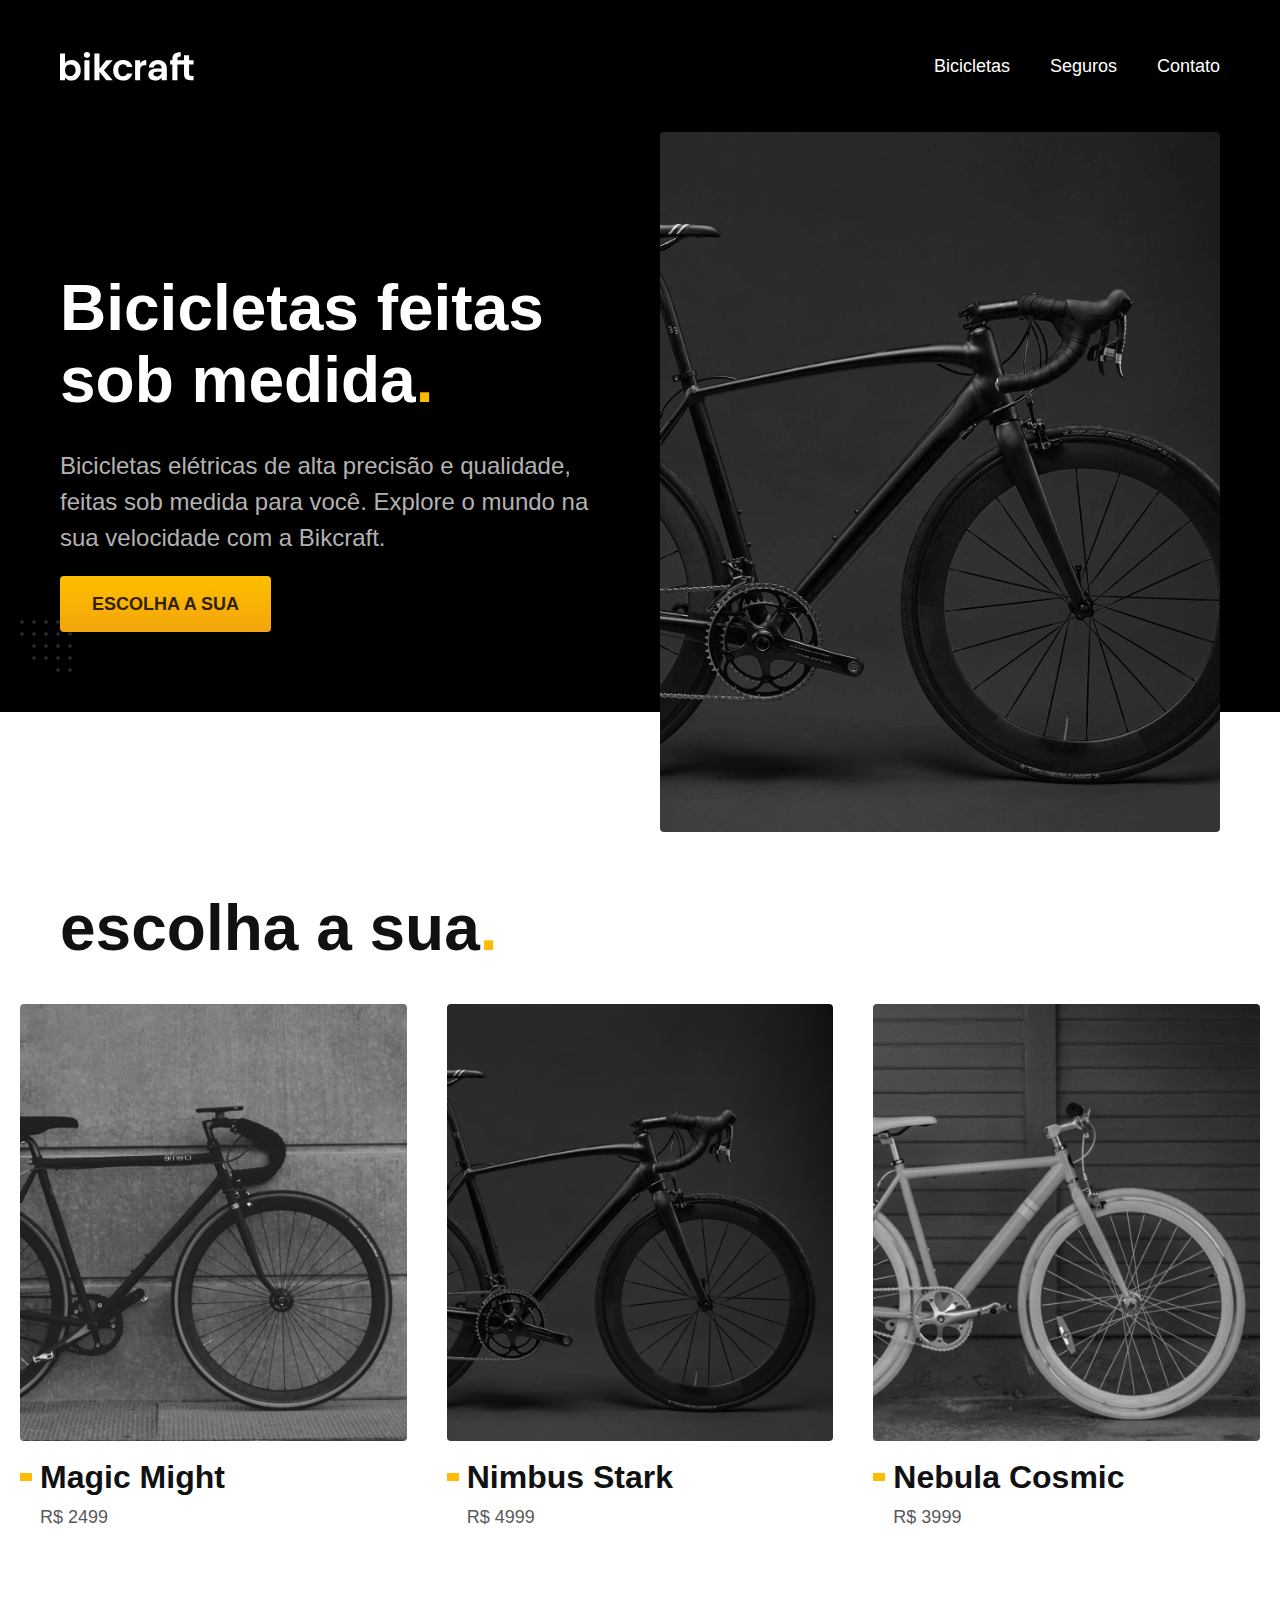
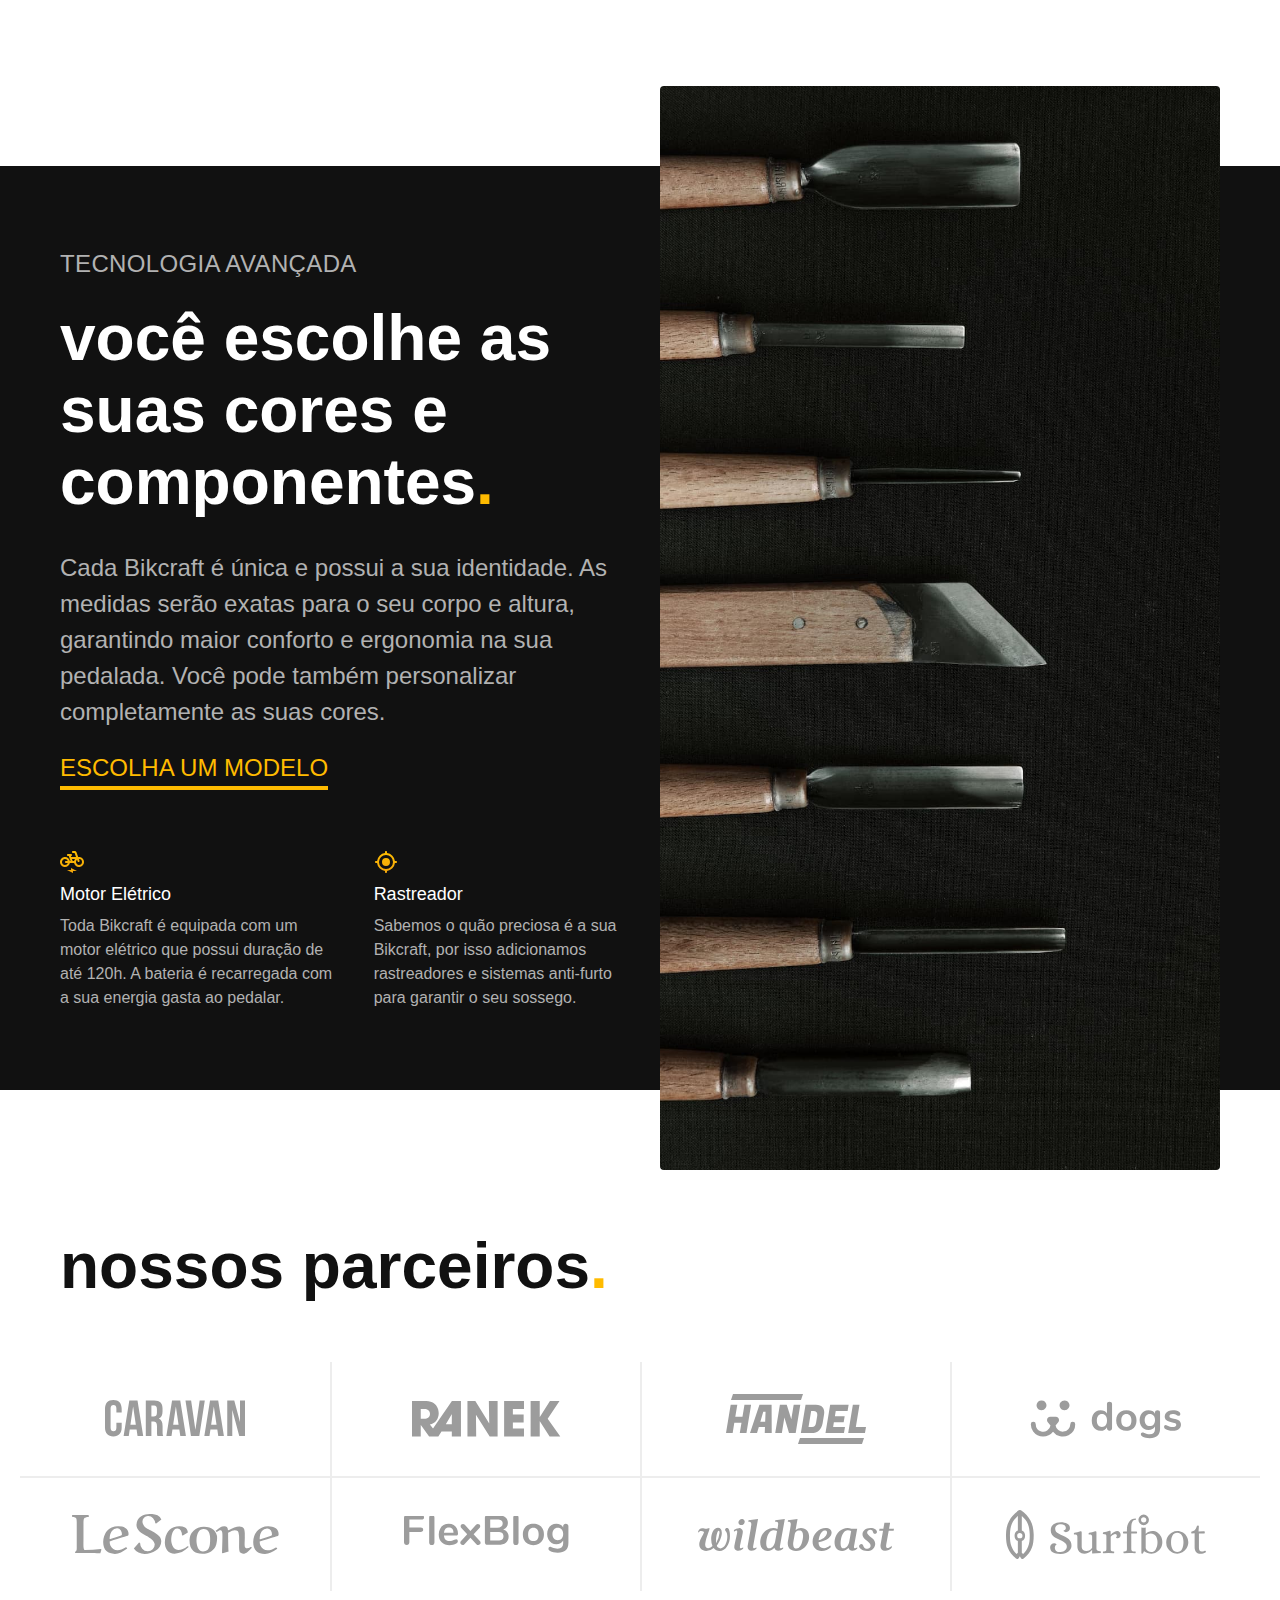
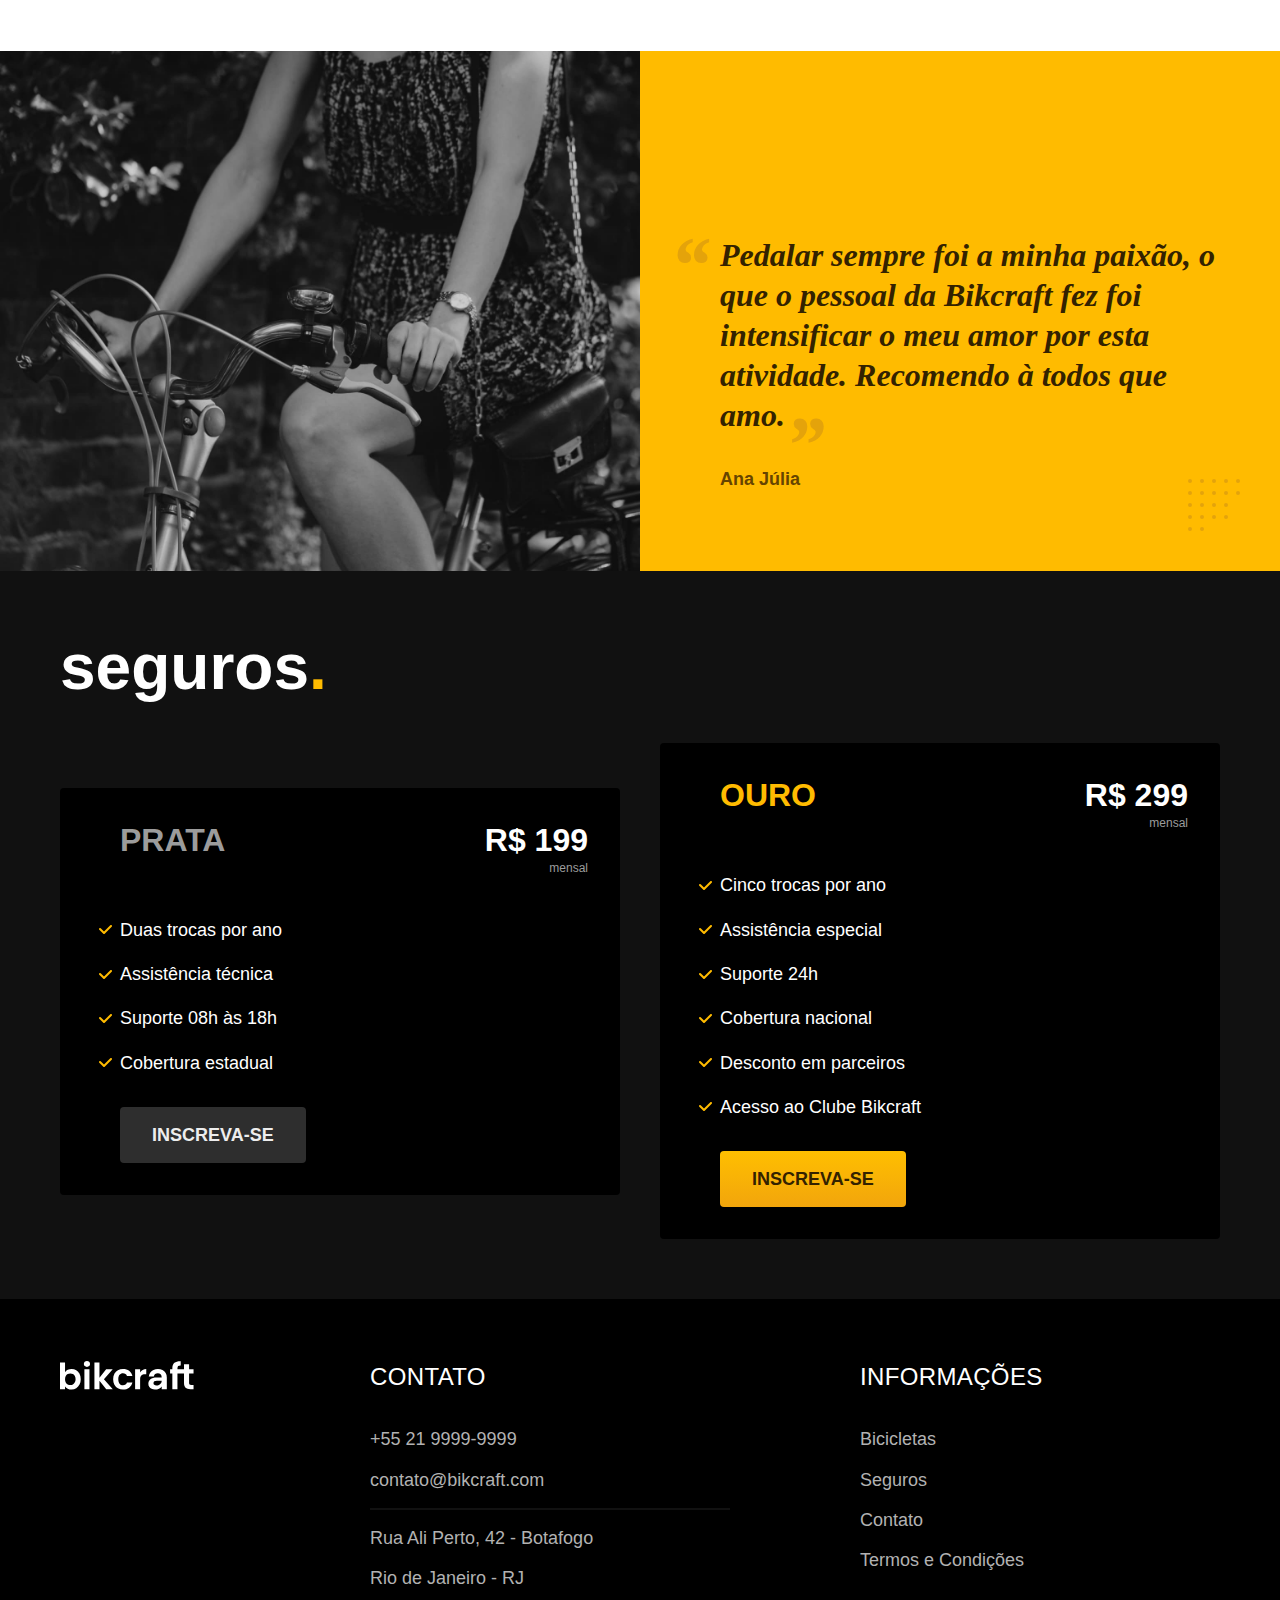
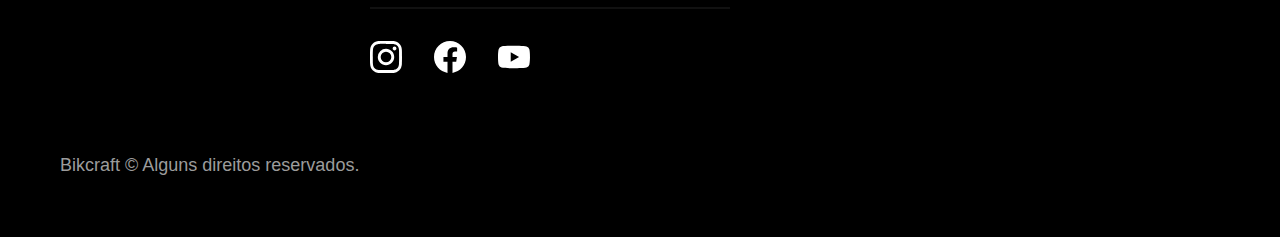
==== commit bcfc69c0: "otimizado para produção" ====
--- a/index.html
+++ b/index.html
@@ -4,24 +4,23 @@
 <head>
   <meta charset="UTF-8">
   <meta name="viewport" content="width=device-width, initial-scale=1.0">
-  <title>Bikcraft - Biclicletas Elétricas</title>
-  <meta name="description" content="Bicicletas elétricas de alta precisão e qualidade, feitas sob medida para você. Explore o mundo na sua velocidade com a Bikcraft.">
+
+  <title>Bikcraft - Bicicletas Elétricas</title>
+  <meta name="description" content="Bicicletas elétricas de alta precisão e qualidade, feitas sob medida para o cliente. Explore o mundo na sua velocidade com a Bikcraft.">
 
   <link rel="icon" href="./favicon.svg" type="image/svg+xml">
-  <link rel="preload" href="./css/style.min.css" as="style">
-  <link rel="stylesheet" href="./css/style.min.css">
-
-  <script> document.documentElement.classList.add('js');</script>
-  
-  <link rel="preconnect" href="https://fonts.googleapis.com">
-  <link rel="preconnect" href="https://fonts.gstatic.com" crossorigin>
-  <link href="https://fonts.googleapis.com/css2?family=Merriweather:ital,wght@1,900&family=Poppins:wght@400;600&family=Roboto:wght@400;500&display=swap" rel="stylesheet">
+  <link rel="preload" href="./css/style.css" as="style">
+  <link rel="stylesheet" href="./css/style.css">
+
+  <script>document.documentElement.classList.add('js');</script>
 </head>
 
 <body>
   <header class="header-bg">
     <div class="header container">
-      <a href="./"><img src="./img/bikcraft.svg" width="139" height="32"  alt="Bikcraft"></a>
+      <a href="./">
+        <img src="./img/bikcraft.svg" width="136" height="32" alt="Bikcraft">
+      </a>
 
       <nav aria-label="primaria">
         <ul class="header-menu font-1-m cor-0">
@@ -48,25 +47,26 @@
   </main>
 
   <article class="bicicletas-lista">
-    <h2 class=" container font-1-xxl">escolha a sua<span class="cor-p1">.</span></h2>
+    <h2 class="container font-1-xxl">escolha a sua<span class="cor-p1">.</span></h2>
+
     <ul>
       <li>
         <a href="./bicicletas/magic.html">
-          <img src="./img/bicicletas/magic-home.jpg" width="920" height="1040" alt="Bicicleta preta">
+          <img src="./img/bicicletas/magic-home.jpg" alt="Bicicleta preta" width="920" height="1040">
           <h3 class="font-1-xl">Magic Might</h3>
           <span class="font-2-m cor-8">R$ 2499</span>
         </a>
       </li>
       <li>
         <a href="./bicicletas/nimbus.html">
-          <img src="./img/bicicletas/nimbus-home.jpg" width="920" height="1040"  alt="Bicicleta nimbus">
+          <img src="./img/bicicletas/nimbus-home.jpg" alt="Bicicleta preta" width="920" height="1040">
           <h3 class="font-1-xl">Nimbus Stark</h3>
           <span class="font-2-m cor-8">R$ 4999</span>
         </a>
       </li>
       <li>
         <a href="./bicicletas/nebula.html">
-          <img src="./img/bicicletas/nebula-home.jpg" width="920" height="1040"  alt="Bicicleta nebula">
+          <img src="./img/bicicletas/nebula-home.jpg" alt="Bicicleta preta" width="920" height="1040">
           <h3 class="font-1-xl">Nebula Cosmic</h3>
           <span class="font-2-m cor-8">R$ 3999</span>
         </a>
@@ -101,22 +101,23 @@
   </article>
 
   <section class="parceiros" aria-label="Nossos Parceiros">
-    <h2 class=" container font-1-xxl">nossos parceiros<span class="cor-p1">.</span></h2>
+    <h2 class="container font-1-xxl">nossos parceiros<span class="cor-p1">.</span></h2>
+
     <ul>
-      <li><img src="./img/parceiros/caravan.svg" width="140" height="38" alt="caravan"></li>
-      <li><img src="./img/parceiros/ranek.svg" width="149" height="36" alt="ranekd"></li>
-      <li><img src="./img/parceiros/handel.svg" width="140" height="50" alt="handel"></li>
-      <li><img src="./img/parceiros/dogs.svg" width="152" height="39" alt="dogs"></li>
-      <li><img src="./img/parceiros/lescone.svg" width="208" height="41" alt="lescone"></li>
-      <li><img src="./img/parceiros/flexblog.svg" width="165" height="38" alt="flexblog"></li>
-      <li><img src="./img/parceiros/wildbeast.svg" width="196" height="34" alt="wildbeast"></li>
-      <li><img src="./img/parceiros/surfbot.svg" width="200" height="49" alt="surfbot"></li>
+      <li><img src="./img/parceiros/caravan.svg" alt="Caravan" width="140" height="38"></li>
+      <li><img src="./img/parceiros/ranek.svg" alt="Ranek" width="149" height="36"></li>
+      <li><img src="./img/parceiros/handel.svg" alt="Handel" width="140" height="50"></li>
+      <li><img src="./img/parceiros/dogs.svg" alt="Dogs" width="152" height="39"></li>
+      <li><img src="./img/parceiros/lescone.svg" alt="LeScone" width="208" height="41"></li>
+      <li><img src="./img/parceiros/flexblog.svg" alt="FlexBlog" width="165" height="38"></li>
+      <li><img src="./img/parceiros/wildbeast.svg" alt="Wildbeast" width="196" height="34"></li>
+      <li><img src="./img/parceiros/surfbot.svg" alt="Surfbot" width="200" height="49"></li>
     </ul>
   </section>
 
   <section class="depoimento" aria-label="Depoimento">
     <div>
-      <img src="./img/fotos/depoimento.jpg" width="1560" height="1360" alt="Pessoa pelando uma bicicleta Bikcraft">
+      <img src="./img/fotos/depoimento.jpg" width="1560" height="1360" alt="Pessoa pedalando uma bicicleta Bikcraft">
     </div>
     <div class="depoimento-conteudo">
       <blockquote class="font-1-xl cor-p5">
@@ -131,19 +132,19 @@
       <h2 class="font-1-xxl cor-0">seguros<span class="cor-p1">.</span></h2>
       <div class="seguros-item">
         <h3 class="font-1-xl cor-6">PRATA</h3>
-        <span class="font-1-xl cor-0"> R$ 199 <span class="font-1-xs cor-6">mensal</span></span>
+        <span class="font-1-xl cor-0">R$ 199 <span class="font-1-xs cor-6">mensal</span></span>
         <ul class="font-2-m cor-0">
           <li>Duas trocas por ano</li>
           <li>Assistência técnica</li>
           <li>Suporte 08h às 18h</li>
           <li>Cobertura estadual</li>
         </ul>
-        <a class="botao secundario" href="/orcamento.html?tipo=seguro&produto=prata">Inscreva-se</a>
+        <a class="botao secundario" href="./orcamento.html?tipo=seguro&produto=prata">Inscreva-se</a>
       </div>
 
       <div class="seguros-item">
         <h3 class="font-1-xl cor-p1">OURO</h3>
-        <span class="font-1-xl cor-0"> R$ 299 <span class="font-1-xs cor-6">mensal</span></span>
+        <span class="font-1-xl cor-0">R$ 299 <span class="font-1-xs cor-6">mensal</span></span>
         <ul class="font-2-m cor-0">
           <li>Cinco trocas por ano</li>
           <li>Assistência especial</li>
@@ -152,7 +153,7 @@
           <li>Desconto em parceiros</li>
           <li>Acesso ao Clube Bikcraft</li>
         </ul>
-        <a class="botao" href="/orcamento.html?tipo=seguro&produto=ouro">Inscreva-se</a>
+        <a class="botao" href="./orcamento.html?tipo=seguro&produto=ouro">Inscreva-se</a>
       </div>
     </div>
   </article>
@@ -173,12 +174,11 @@
             <img src="./img/redes/instagram.svg" width="32" height="32" alt="Instagram">
           </a>
           <a href="./">
-            <img src="./img/redes/facebook.svg"width="32" height="32"  alt="Facebook">
+            <img src="./img/redes/facebook.svg" width="32" height="32" alt="Facebook">
           </a>
           <a href="./">
             <img src="./img/redes/youtube.svg" width="32" height="32" alt="Youtube">
           </a>
-
         </div>
       </div>
       <div class="footer-informacoes">
--- a/css/style.css
+++ b/css/style.css
@@ -0,0 +1,41 @@
+@import "./global/global.css";
+@import "./utilidades/tipografia.css";
+@import "./utilidades/cores.css";
+@import "./utilidades/animacao.css";
+
+@import "./global/header.css";
+@import "./global/footer.css";
+
+/* Utilidades */
+@import "./utilidades/componentes.css";
+@import "./utilidades/";
+
+/* Home */
+@import "./home/introducao.css";
+@import "./home/tecnologia.css";
+@import "./home/parceiros.css";
+@import "./home/depoimento.css";
+
+/* Bicicletas */
+@import "./bicicletas/bicicletas-lista.css";
+@import "./bicicletas/bicicletas.css";
+
+/* Bicicleta */
+@import "./bicicleta/bicicleta.css";
+@import "./bicicleta/seguro.css";
+
+/* Seguros */
+@import "./seguros/seguros.css";
+@import "./seguros/vantagens.css";
+@import "./seguros/perguntas.css";
+
+/* Contato */
+@import "./contato/contato.css";
+@import "./contato/lojas.css";
+@import "./utilidades/formulario.css";
+
+/* Contato */
+@import "./orcamento/orcamento.css";
+
+/* Termos */
+@import "./termos/termos.css";--- a/css/style.css
+++ b/css/style.css
@@ -0,0 +1,41 @@
+@import "./global/global.css";
+@import "./utilidades/tipografia.css";
+@import "./utilidades/cores.css";
+@import "./utilidades/animacao.css";
+
+@import "./global/header.css";
+@import "./global/footer.css";
+
+/* Utilidades */
+@import "./utilidades/componentes.css";
+@import "./utilidades/";
+
+/* Home */
+@import "./home/introducao.css";
+@import "./home/tecnologia.css";
+@import "./home/parceiros.css";
+@import "./home/depoimento.css";
+
+/* Bicicletas */
+@import "./bicicletas/bicicletas-lista.css";
+@import "./bicicletas/bicicletas.css";
+
+/* Bicicleta */
+@import "./bicicleta/bicicleta.css";
+@import "./bicicleta/seguro.css";
+
+/* Seguros */
+@import "./seguros/seguros.css";
+@import "./seguros/vantagens.css";
+@import "./seguros/perguntas.css";
+
+/* Contato */
+@import "./contato/contato.css";
+@import "./contato/lojas.css";
+@import "./utilidades/formulario.css";
+
+/* Contato */
+@import "./orcamento/orcamento.css";
+
+/* Termos */
+@import "./termos/termos.css";